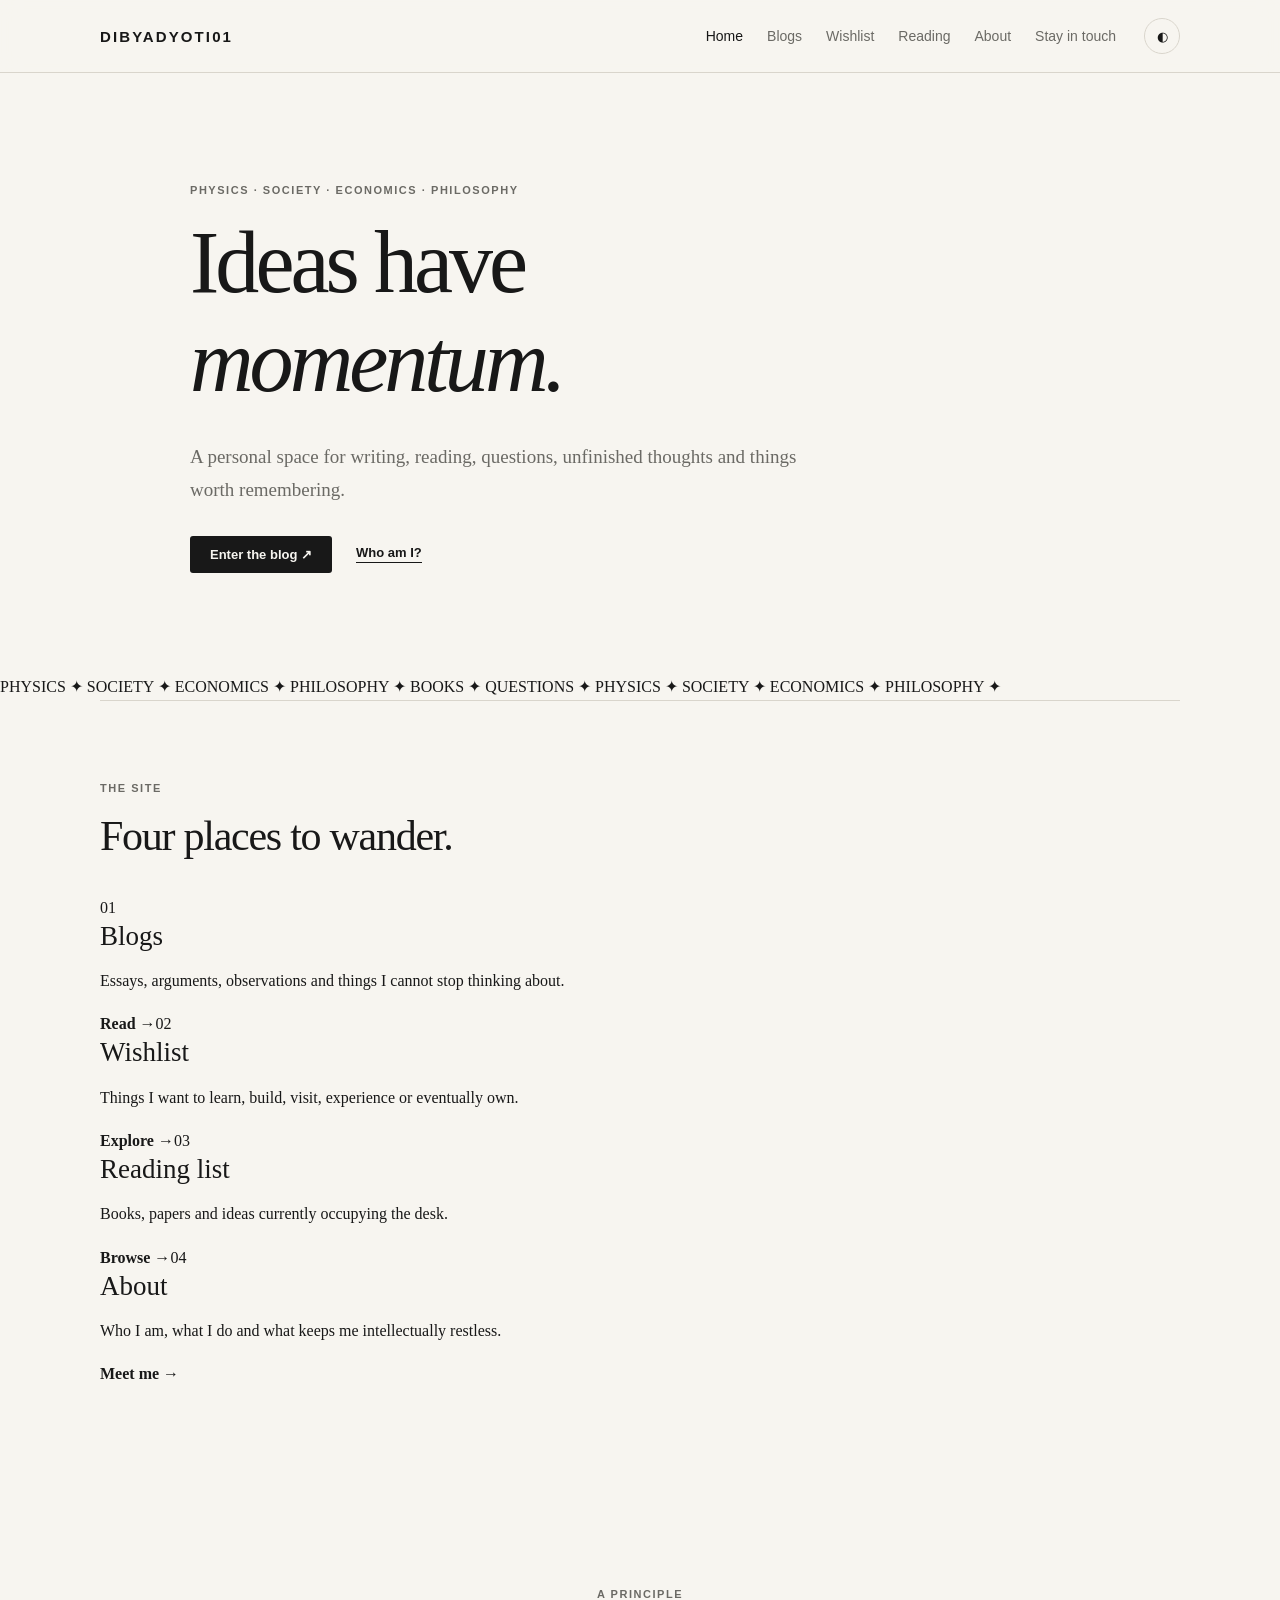
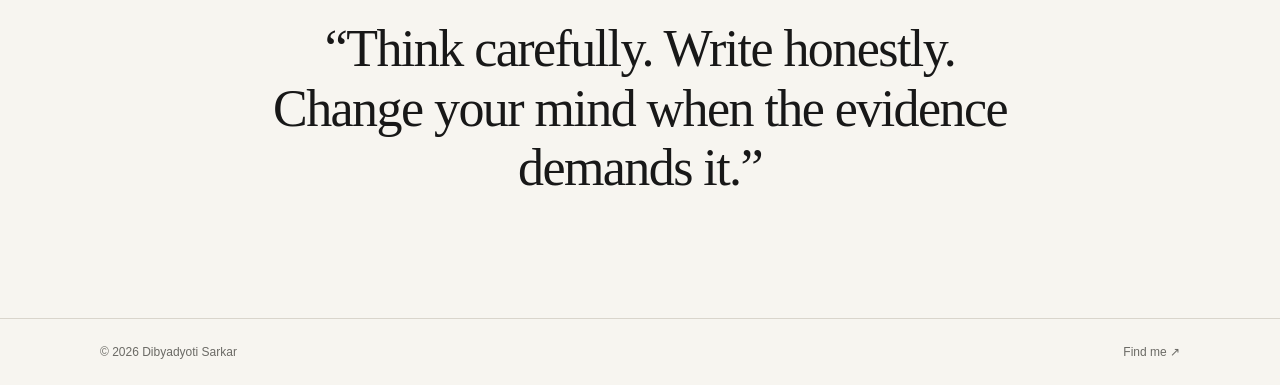
==== index.html @ 6dc12283 "Redesign homepage around new site architecture" ====
<!doctype html><html lang="en"><head><meta charset="utf-8"><meta name="viewport" content="width=device-width,initial-scale=1"><meta name="description" content="Dibyadyoti Sarkar — physics, ideas, writing and reading."><title>Dibyadyoti — Ideas in Motion</title><link rel="stylesheet" href="style.css"></head><body><header class="site-header"><div class="container nav-wrap"><a class="brand" href="index.html">DIBYADYOTI<span>01</span></a><nav aria-label="Primary"><a href="index.html" aria-current="page">Home</a><a href="writing.html">Blogs</a><a href="wishlist.html">Wishlist</a><a href="reading.html">Reading</a><a href="about.html">About</a><a href="contact.html">Stay in touch</a></nav><button class="theme-toggle" aria-label="Toggle theme">◐</button></div></header><main><section class="hero container"><p class="eyebrow">Physics · Society · Economics · Philosophy</p><h1>Ideas have<br><em>momentum.</em></h1><p class="hero-copy">A personal space for writing, reading, questions, unfinished thoughts and things worth remembering.</p><div class="hero-actions"><a class="button" href="writing.html">Enter the blog ↗</a><a class="text-link" href="about.html">Who am I?</a></div></section><section class="ticker"><div>PHYSICS ✦ SOCIETY ✦ ECONOMICS ✦ PHILOSOPHY ✦ BOOKS ✦ QUESTIONS ✦ PHYSICS ✦ SOCIETY ✦ ECONOMICS ✦ PHILOSOPHY ✦</div></section><section class="section container"><div class="section-heading"><div><p class="eyebrow">The site</p><h2>Four places to wander.</h2></div></div><div class="feature-grid"><a class="feature feature-a" href="writing.html"><span>01</span><h3>Blogs</h3><p>Essays, arguments, observations and things I cannot stop thinking about.</p><b>Read →</b></a><a class="feature feature-b" href="wishlist.html"><span>02</span><h3>Wishlist</h3><p>Things I want to learn, build, visit, experience or eventually own.</p><b>Explore →</b></a><a class="feature feature-c" href="reading.html"><span>03</span><h3>Reading list</h3><p>Books, papers and ideas currently occupying the desk.</p><b>Browse →</b></a><a class="feature feature-d" href="about.html"><span>04</span><h3>About</h3><p>Who I am, what I do and what keeps me intellectually restless.</p><b>Meet me →</b></a></div></section><section class="manifesto container"><p class="eyebrow">A principle</p><blockquote>“Think carefully. Write honestly. Change your mind when the evidence demands it.”</blockquote></section></main><footer class="site-footer"><div class="container footer-wrap"><span>© 2026 Dibyadyoti Sarkar</span><a href="contact.html">Find me ↗</a></div></footer><script src="script.js"></script></body></html>
---- style.css ----
:root { --bg:#f7f5f0; --surface:#fffdf8; --text:#181818; --muted:#6b6a65; --line:#d9d5cc; --accent:#243b53; --max:1080px; }
* { box-sizing:border-box; }
html { scroll-behavior:smooth; }
body { margin:0; background:var(--bg); color:var(--text); font-family: Georgia, 'Times New Roman', serif; line-height:1.7; }
a { color:inherit; text-decoration:none; }
.container { width:min(calc(100% - 40px), var(--max)); margin:auto; }
.site-header { border-bottom:1px solid var(--line); background:color-mix(in srgb, var(--bg) 94%, transparent); position:sticky; top:0; z-index:10; backdrop-filter:blur(10px); }
.nav-wrap { min-height:72px; display:flex; align-items:center; gap:28px; }
.brand { font:700 15px/1 Arial, sans-serif; letter-spacing:.14em; margin-right:auto; }
nav { display:flex; gap:24px; font:14px/1 Arial, sans-serif; }
nav a { color:var(--muted); } nav a:hover, nav a[aria-current='page'] { color:var(--text); }
.theme-toggle { border:1px solid var(--line); background:transparent; border-radius:50%; width:36px; height:36px; cursor:pointer; color:var(--text); }
.hero { padding:110px 0 100px; max-width:900px; }
.eyebrow { margin:0 0 16px; text-transform:uppercase; letter-spacing:.14em; font:600 11px/1.4 Arial, sans-serif; color:var(--muted); }
h1,h2,h3 { line-height:1.12; margin:0; font-weight:500; }
h1 { font-size:clamp(48px, 8vw, 88px); letter-spacing:-.045em; }
h1 em { font-style:italic; }
.hero-copy { max-width:650px; color:var(--muted); font-size:19px; margin:30px 0; }
.hero-actions { display:flex; align-items:center; gap:24px; }
.button { display:inline-block; background:var(--text); color:var(--bg); padding:12px 20px; border-radius:3px; font:600 13px/1 Arial, sans-serif; }
.text-link { font:600 13px/1 Arial, sans-serif; border-bottom:1px solid currentColor; padding-bottom:3px; }
.section { padding:80px 0; border-top:1px solid var(--line); }
.section-heading { display:flex; justify-content:space-between; align-items:end; margin-bottom:34px; }
h2 { font-size:42px; letter-spacing:-.03em; }
.post-grid { display:grid; grid-template-columns:repeat(3,1fr); gap:18px; }
.post-card { background:var(--surface); border:1px solid var(--line); padding:26px; min-height:300px; display:flex; flex-direction:column; }
.post-meta { margin:0 0 30px; font:600 11px/1.3 Arial,sans-serif; text-transform:uppercase; letter-spacing:.1em; color:var(--muted); }
h3 { font-size:27px; }
.post-card p:not(.post-meta) { color:var(--muted); font-size:15px; }
.muted { margin-top:auto; color:var(--muted); font:12px Arial,sans-serif; }
.manifesto { padding:120px 0; text-align:center; }
blockquote { max-width:760px; margin:0 auto; font-size:clamp(30px,5vw,52px); line-height:1.15; letter-spacing:-.03em; }
.site-footer { border-top:1px solid var(--line); padding:26px 0; color:var(--muted); font:12px Arial,sans-serif; }
.footer-wrap { display:flex; justify-content:space-between; gap:20px; }
body.dark { --bg:#11110f; --surface:#191917; --text:#f0ede5; --muted:#aaa69d; --line:#34332f; --accent:#c8d8e8; }
@media (max-width:720px) { .container { width:min(calc(100% - 28px), var(--max)); } .nav-wrap { gap:14px; } nav { gap:12px; } .hero { padding:75px 0 70px; } .hero-copy { font-size:17px; } .post-grid { grid-template-columns:1fr; } .section-heading { align-items:start; gap:20px; } h2 { font-size:35px; } .footer-wrap { flex-direction:column; } }
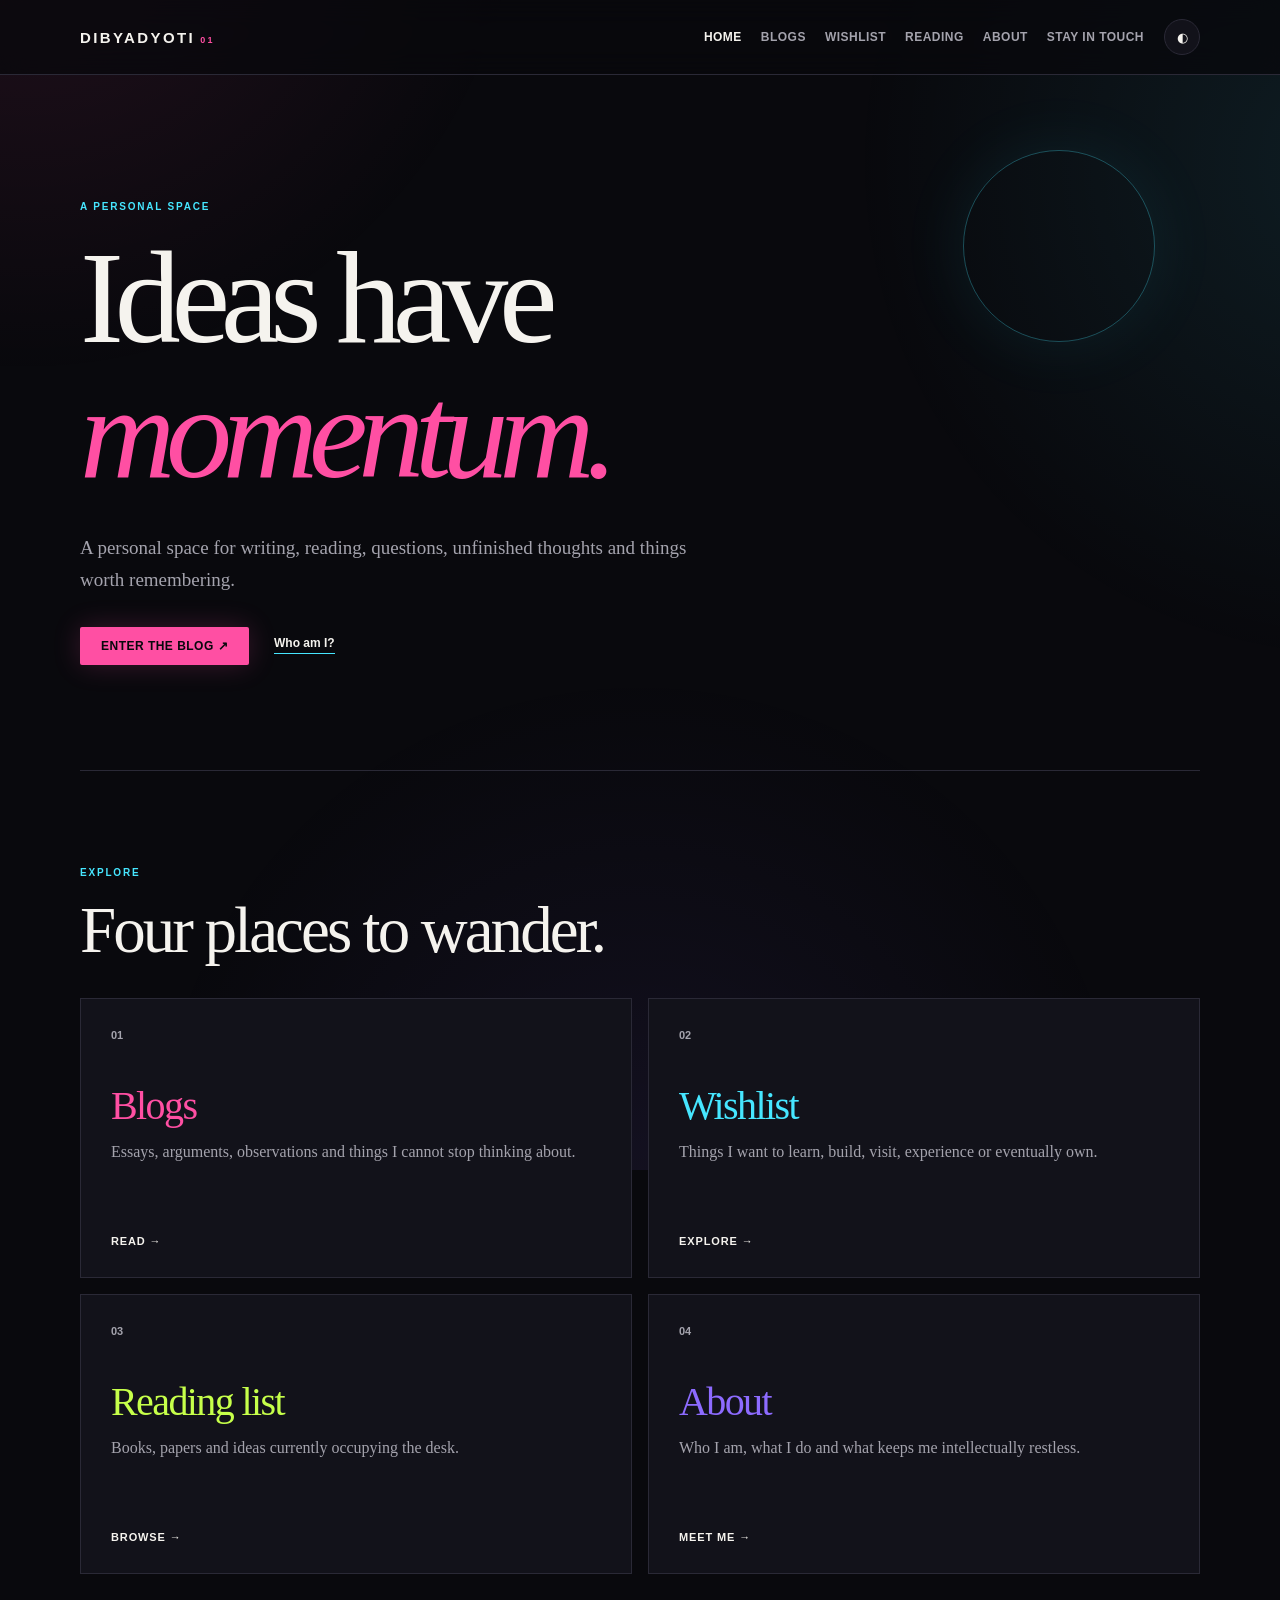
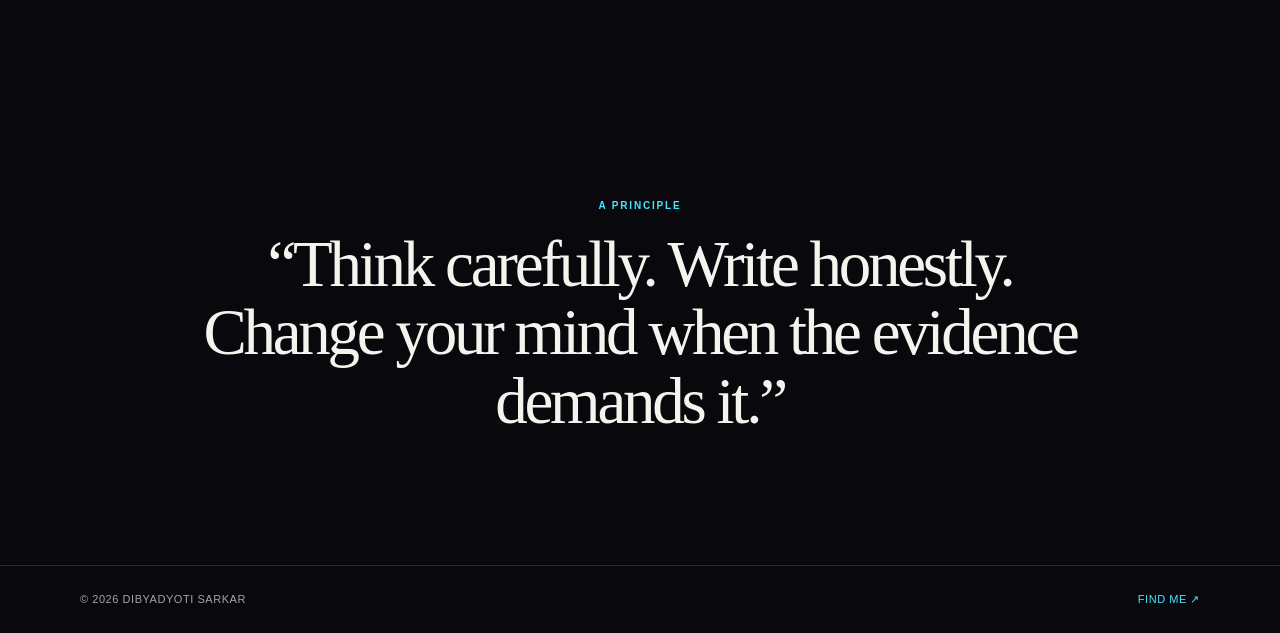
==== commit 213baac5: "Refine homepage dark aesthetic" ====
--- a/index.html
+++ b/index.html
@@ -1 +1 @@
-<!doctype html><html lang="en"><head><meta charset="utf-8"><meta name="viewport" content="width=device-width,initial-scale=1"><meta name="description" content="Dibyadyoti Sarkar — physics, ideas, writing and reading."><title>Dibyadyoti — Ideas in Motion</title><link rel="stylesheet" href="style.css"></head><body><header class="site-header"><div class="container nav-wrap"><a class="brand" href="index.html">DIBYADYOTI<span>01</span></a><nav aria-label="Primary"><a href="index.html" aria-current="page">Home</a><a href="writing.html">Blogs</a><a href="wishlist.html">Wishlist</a><a href="reading.html">Reading</a><a href="about.html">About</a><a href="contact.html">Stay in touch</a></nav><button class="theme-toggle" aria-label="Toggle theme">◐</button></div></header><main><section class="hero container"><p class="eyebrow">Physics · Society · Economics · Philosophy</p><h1>Ideas have<br><em>momentum.</em></h1><p class="hero-copy">A personal space for writing, reading, questions, unfinished thoughts and things worth remembering.</p><div class="hero-actions"><a class="button" href="writing.html">Enter the blog ↗</a><a class="text-link" href="about.html">Who am I?</a></div></section><section class="ticker"><div>PHYSICS ✦ SOCIETY ✦ ECONOMICS ✦ PHILOSOPHY ✦ BOOKS ✦ QUESTIONS ✦ PHYSICS ✦ SOCIETY ✦ ECONOMICS ✦ PHILOSOPHY ✦</div></section><section class="section container"><div class="section-heading"><div><p class="eyebrow">The site</p><h2>Four places to wander.</h2></div></div><div class="feature-grid"><a class="feature feature-a" href="writing.html"><span>01</span><h3>Blogs</h3><p>Essays, arguments, observations and things I cannot stop thinking about.</p><b>Read →</b></a><a class="feature feature-b" href="wishlist.html"><span>02</span><h3>Wishlist</h3><p>Things I want to learn, build, visit, experience or eventually own.</p><b>Explore →</b></a><a class="feature feature-c" href="reading.html"><span>03</span><h3>Reading list</h3><p>Books, papers and ideas currently occupying the desk.</p><b>Browse →</b></a><a class="feature feature-d" href="about.html"><span>04</span><h3>About</h3><p>Who I am, what I do and what keeps me intellectually restless.</p><b>Meet me →</b></a></div></section><section class="manifesto container"><p class="eyebrow">A principle</p><blockquote>“Think carefully. Write honestly. Change your mind when the evidence demands it.”</blockquote></section></main><footer class="site-footer"><div class="container footer-wrap"><span>© 2026 Dibyadyoti Sarkar</span><a href="contact.html">Find me ↗</a></div></footer><script src="script.js"></script></body></html>+<!doctype html><html lang="en"><head><meta charset="utf-8"><meta name="viewport" content="width=device-width,initial-scale=1"><meta name="description" content="Dibyadyoti Sarkar — writing, reading, ideas and unfinished thoughts."><title>Dibyadyoti — Ideas in Motion</title><link rel="stylesheet" href="style.css"></head><body><header class="site-header"><div class="container nav-wrap"><a class="brand" href="index.html">DIBYADYOTI<span>01</span></a><nav aria-label="Primary"><a href="index.html" aria-current="page">Home</a><a href="writing.html">Blogs</a><a href="wishlist.html">Wishlist</a><a href="reading.html">Reading</a><a href="about.html">About</a><a href="contact.html">Stay in touch</a></nav><button class="theme-toggle" aria-label="Toggle theme">◐</button></div></header><main><section class="hero container"><p class="eyebrow">A personal space</p><h1>Ideas have<br><em>momentum.</em></h1><p class="hero-copy">A personal space for writing, reading, questions, unfinished thoughts and things worth remembering.</p><div class="hero-actions"><a class="button" href="writing.html">Enter the blog ↗</a><a class="text-link" href="about.html">Who am I?</a></div></section><section class="section container"><div class="section-heading"><div><p class="eyebrow">Explore</p><h2>Four places to wander.</h2></div></div><div class="feature-grid"><a class="feature feature-a" href="writing.html"><span>01</span><h3>Blogs</h3><p>Essays, arguments, observations and things I cannot stop thinking about.</p><b>Read →</b></a><a class="feature feature-b" href="wishlist.html"><span>02</span><h3>Wishlist</h3><p>Things I want to learn, build, visit, experience or eventually own.</p><b>Explore →</b></a><a class="feature feature-c" href="reading.html"><span>03</span><h3>Reading list</h3><p>Books, papers and ideas currently occupying the desk.</p><b>Browse →</b></a><a class="feature feature-d" href="about.html"><span>04</span><h3>About</h3><p>Who I am, what I do and what keeps me intellectually restless.</p><b>Meet me →</b></a></div></section><section class="manifesto container"><p class="eyebrow">A principle</p><blockquote>“Think carefully. Write honestly. Change your mind when the evidence demands it.”</blockquote></section></main><footer class="site-footer"><div class="container footer-wrap"><span>© 2026 Dibyadyoti Sarkar</span><a href="contact.html">Find me ↗</a></div></footer><script src="script.js"></script></body></html>
--- a/style.css
+++ b/style.css
@@ -1,36 +1 @@
-:root { --bg:#f7f5f0; --surface:#fffdf8; --text:#181818; --muted:#6b6a65; --line:#d9d5cc; --accent:#243b53; --max:1080px; }
-* { box-sizing:border-box; }
-html { scroll-behavior:smooth; }
-body { margin:0; background:var(--bg); color:var(--text); font-family: Georgia, 'Times New Roman', serif; line-height:1.7; }
-a { color:inherit; text-decoration:none; }
-.container { width:min(calc(100% - 40px), var(--max)); margin:auto; }
-.site-header { border-bottom:1px solid var(--line); background:color-mix(in srgb, var(--bg) 94%, transparent); position:sticky; top:0; z-index:10; backdrop-filter:blur(10px); }
-.nav-wrap { min-height:72px; display:flex; align-items:center; gap:28px; }
-.brand { font:700 15px/1 Arial, sans-serif; letter-spacing:.14em; margin-right:auto; }
-nav { display:flex; gap:24px; font:14px/1 Arial, sans-serif; }
-nav a { color:var(--muted); } nav a:hover, nav a[aria-current='page'] { color:var(--text); }
-.theme-toggle { border:1px solid var(--line); background:transparent; border-radius:50%; width:36px; height:36px; cursor:pointer; color:var(--text); }
-.hero { padding:110px 0 100px; max-width:900px; }
-.eyebrow { margin:0 0 16px; text-transform:uppercase; letter-spacing:.14em; font:600 11px/1.4 Arial, sans-serif; color:var(--muted); }
-h1,h2,h3 { line-height:1.12; margin:0; font-weight:500; }
-h1 { font-size:clamp(48px, 8vw, 88px); letter-spacing:-.045em; }
-h1 em { font-style:italic; }
-.hero-copy { max-width:650px; color:var(--muted); font-size:19px; margin:30px 0; }
-.hero-actions { display:flex; align-items:center; gap:24px; }
-.button { display:inline-block; background:var(--text); color:var(--bg); padding:12px 20px; border-radius:3px; font:600 13px/1 Arial, sans-serif; }
-.text-link { font:600 13px/1 Arial, sans-serif; border-bottom:1px solid currentColor; padding-bottom:3px; }
-.section { padding:80px 0; border-top:1px solid var(--line); }
-.section-heading { display:flex; justify-content:space-between; align-items:end; margin-bottom:34px; }
-h2 { font-size:42px; letter-spacing:-.03em; }
-.post-grid { display:grid; grid-template-columns:repeat(3,1fr); gap:18px; }
-.post-card { background:var(--surface); border:1px solid var(--line); padding:26px; min-height:300px; display:flex; flex-direction:column; }
-.post-meta { margin:0 0 30px; font:600 11px/1.3 Arial,sans-serif; text-transform:uppercase; letter-spacing:.1em; color:var(--muted); }
-h3 { font-size:27px; }
-.post-card p:not(.post-meta) { color:var(--muted); font-size:15px; }
-.muted { margin-top:auto; color:var(--muted); font:12px Arial,sans-serif; }
-.manifesto { padding:120px 0; text-align:center; }
-blockquote { max-width:760px; margin:0 auto; font-size:clamp(30px,5vw,52px); line-height:1.15; letter-spacing:-.03em; }
-.site-footer { border-top:1px solid var(--line); padding:26px 0; color:var(--muted); font:12px Arial,sans-serif; }
-.footer-wrap { display:flex; justify-content:space-between; gap:20px; }
-body.dark { --bg:#11110f; --surface:#191917; --text:#f0ede5; --muted:#aaa69d; --line:#34332f; --accent:#c8d8e8; }
-@media (max-width:720px) { .container { width:min(calc(100% - 28px), var(--max)); } .nav-wrap { gap:14px; } nav { gap:12px; } .hero { padding:75px 0 70px; } .hero-copy { font-size:17px; } .post-grid { grid-template-columns:1fr; } .section-heading { align-items:start; gap:20px; } h2 { font-size:35px; } .footer-wrap { flex-direction:column; } }
+:root{--bg:#09090d;--surface:#12121a;--surface2:#181823;--text:#f5f3ee;--muted:#a4a3ad;--line:#2a2936;--pink:#ff4fa3;--cyan:#46e6ff;--lime:#c6ff4a;--violet:#8d6bff;--max:1120px}*{box-sizing:border-box}html{scroll-behavior:smooth}body{margin:0;background:var(--bg);color:var(--text);font-family:Georgia,'Times New Roman',serif;line-height:1.65;overflow-x:hidden}body:before{content:"";position:fixed;inset:-30%;pointer-events:none;background:radial-gradient(circle at 20% 10%,rgba(255,79,163,.11),transparent 24%),radial-gradient(circle at 85% 30%,rgba(70,230,255,.09),transparent 25%),radial-gradient(circle at 50% 100%,rgba(141,107,255,.08),transparent 28%);z-index:-1}a{color:inherit;text-decoration:none}.container{width:min(calc(100% - 40px),var(--max));margin:auto}.site-header{border-bottom:1px solid var(--line);background:rgba(9,9,13,.76);position:sticky;top:0;z-index:10;backdrop-filter:blur(14px)}.nav-wrap{min-height:74px;display:flex;align-items:center;gap:20px}.brand{font:800 15px/1 Arial,sans-serif;letter-spacing:.16em;margin-right:auto}.brand span{color:var(--pink);font-size:9px;margin-left:5px}nav{display:flex;gap:19px;font:600 12px/1 Arial,sans-serif;text-transform:uppercase;letter-spacing:.04em}nav a{color:var(--muted);transition:.2s}nav a:hover,nav a[aria-current=page]{color:var(--text)}.theme-toggle{border:1px solid var(--line);background:var(--surface);border-radius:50%;width:36px;height:36px;cursor:pointer;color:var(--text)}.hero{padding:125px 0 105px;position:relative}.hero:after{content:"";position:absolute;width:190px;height:190px;border:1px solid rgba(70,230,255,.3);border-radius:50%;right:4%;top:75px;box-shadow:0 0 70px rgba(70,230,255,.08)}.eyebrow{margin:0 0 17px;text-transform:uppercase;letter-spacing:.18em;font:700 10px/1.4 Arial,sans-serif;color:var(--cyan)}h1,h2,h3{line-height:1.02;margin:0;font-weight:500}h1{font-size:clamp(64px,11vw,132px);letter-spacing:-.07em;max-width:900px}h1 em{font-style:italic;color:var(--pink)}.hero-copy{max-width:650px;color:var(--muted);font-size:19px;margin:32px 0}.hero-actions{display:flex;align-items:center;gap:25px}.button{display:inline-flex;align-items:center;gap:10px;background:var(--pink);color:#08080c;padding:13px 21px;border-radius:2px;font:800 12px/1 Arial,sans-serif;text-transform:uppercase;letter-spacing:.04em;box-shadow:0 0 28px rgba(255,79,163,.2)}.linkedin-button span{display:inline-grid;place-items:center;width:18px;height:18px;border-radius:2px;background:#08080c;color:var(--pink);font:bold 12px Arial,sans-serif;text-transform:none}.text-link{font:700 12px/1 Arial,sans-serif;border-bottom:1px solid var(--cyan);padding-bottom:4px}.ticker{border-top:1px solid var(--line);border-bottom:1px solid var(--line);overflow:hidden;white-space:nowrap;background:var(--surface);font:800 12px/46px Arial,sans-serif;letter-spacing:.14em;color:var(--lime)}.ticker div{width:max-content;animation:marquee 28s linear infinite}@keyframes marquee{to{transform:translateX(-50%)}}.section{padding:95px 0;border-top:1px solid var(--line)}.section-heading{margin-bottom:35px}h2{font-size:clamp(38px,6vw,65px);letter-spacing:-.045em}.feature-grid{display:grid;grid-template-columns:repeat(2,1fr);gap:16px}.feature{min-height:280px;padding:30px;border:1px solid var(--line);background:var(--surface);display:flex;flex-direction:column;transition:transform .25s,border-color .25s,box-shadow .25s}.feature:hover{transform:translateY(-6px);border-color:var(--pink);box-shadow:0 20px 50px rgba(0,0,0,.25)}.feature span{font:700 11px Arial,sans-serif;color:var(--muted);margin-bottom:45px}.feature h3{font-size:40px;letter-spacing:-.04em}.feature p{color:var(--muted);max-width:470px;margin:12px 0 22px}.feature b{margin-top:auto;font:800 11px Arial,sans-serif;text-transform:uppercase;letter-spacing:.08em}.feature-a h3{color:var(--pink)}.feature-b h3{color:var(--cyan)}.feature-c h3{color:var(--lime)}.feature-d h3{color:var(--violet)}.manifesto{padding:130px 0;text-align:center}.manifesto blockquote{max-width:900px;margin:0 auto;font-size:clamp(32px,5.5vw,65px);line-height:1.05;letter-spacing:-.05em}.article{padding:100px 0 120px}.article-header{max-width:900px;margin-bottom:65px}.article-header h1{font-size:clamp(56px,9vw,108px)}.article-subtitle{font-size:28px;color:var(--muted);margin:25px 0 12px;max-width:760px}.article-meta{font:11px Arial,sans-serif;text-transform:uppercase;letter-spacing:.08em;color:var(--muted)}.article-body{max-width:760px;margin:auto;font-size:20px;line-height:1.85}.article-body p{margin:0 0 30px}.article-body h2{font-size:clamp(40px,6vw,62px);margin:80px 0 35px}.article-body em{font-style:italic}.article-footer{border-top:1px solid var(--line);margin-top:75px;padding-top:25px;display:flex;justify-content:space-between;gap:20px;font:700 12px Arial,sans-serif;text-transform:uppercase;letter-spacing:.05em}.article-footer a:first-child{color:var(--cyan)}.article-footer a:last-child{color:var(--pink)}.site-footer{border-top:1px solid var(--line);padding:27px 0;color:var(--muted);font:11px Arial,sans-serif;text-transform:uppercase;letter-spacing:.05em}.footer-wrap{display:flex;justify-content:space-between}.footer-wrap a{color:var(--cyan)}@media(max-width:820px){.container{width:min(calc(100% - 28px),var(--max))}.nav-wrap{gap:10px}nav{gap:10px;overflow-x:auto;white-space:nowrap;max-width:62vw}.hero{padding:80px 0 75px}.hero:after{display:none}.hero-copy{font-size:17px}.feature-grid{grid-template-columns:1fr}.feature{min-height:240px}.section{padding:70px 0}.article{padding:70px 0 80px}.article-body{font-size:18px}.article-subtitle{font-size:22px}.article-footer{flex-direction:column}}@media(max-width:520px){nav{font-size:10px;gap:8px}.theme-toggle{display:none}.hero h1{font-size:58px}.footer-wrap{flex-direction:column;gap:8px}}
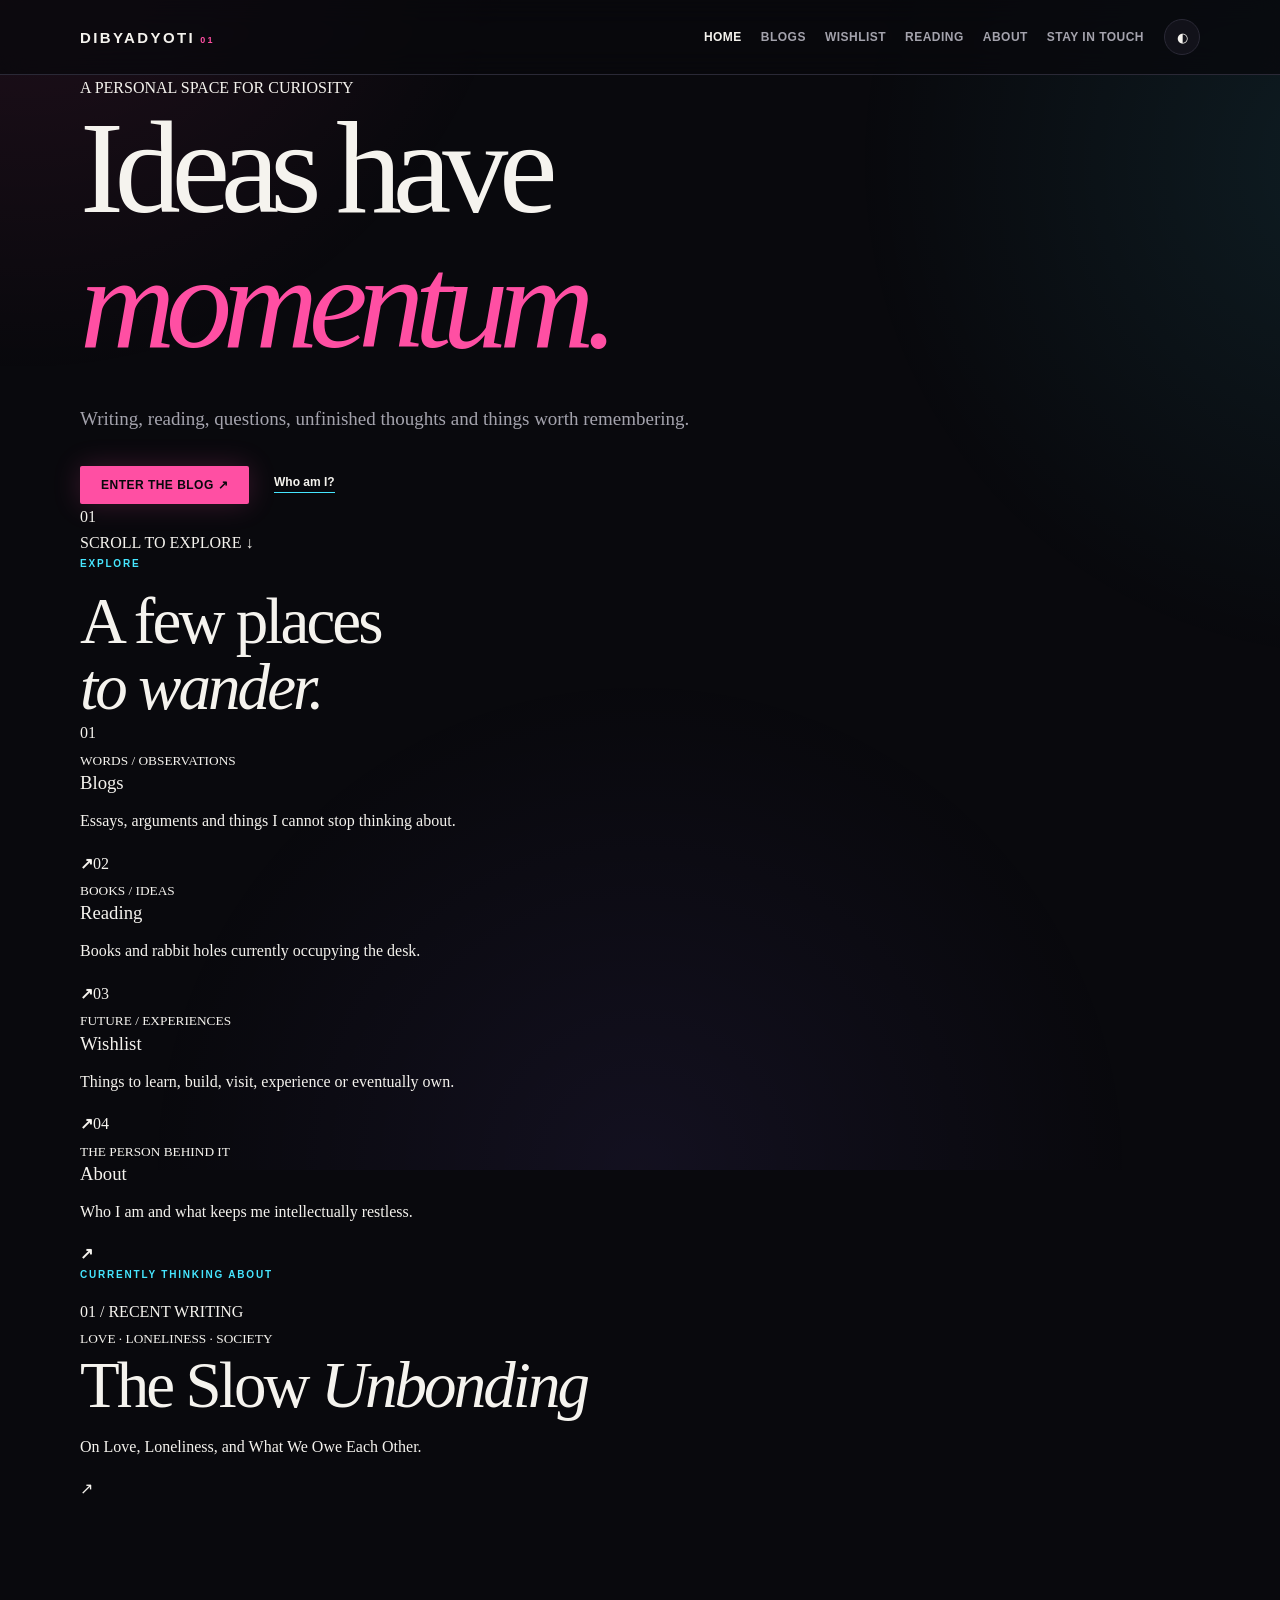
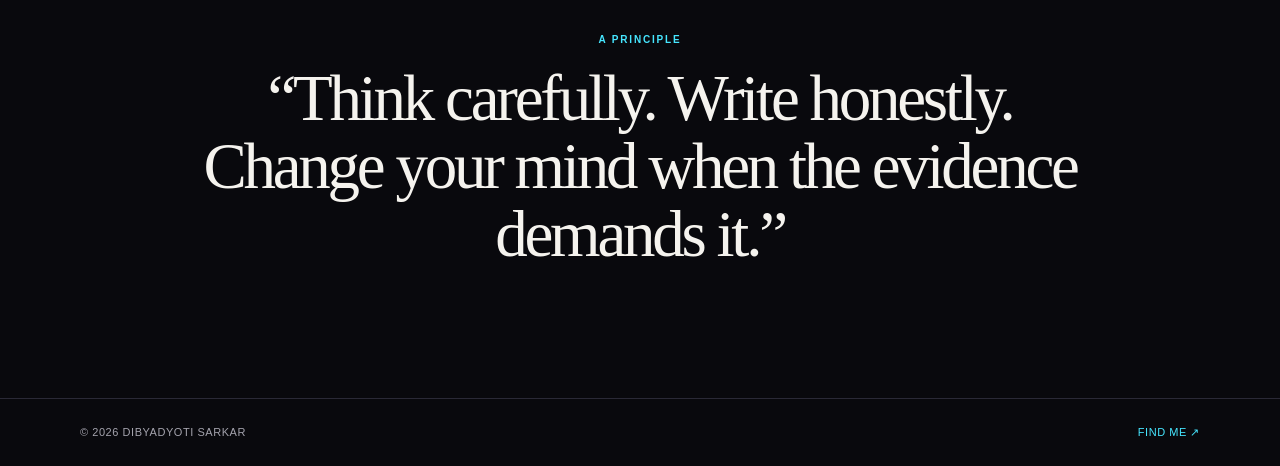
==== commit 98d20c90: "Redesign homepage visual hierarchy" ====
--- a/index.html
+++ b/index.html
@@ -1 +1 @@
-<!doctype html><html lang="en"><head><meta charset="utf-8"><meta name="viewport" content="width=device-width,initial-scale=1"><meta name="description" content="Dibyadyoti Sarkar — writing, reading, ideas and unfinished thoughts."><title>Dibyadyoti — Ideas in Motion</title><link rel="stylesheet" href="style.css"></head><body><header class="site-header"><div class="container nav-wrap"><a class="brand" href="index.html">DIBYADYOTI<span>01</span></a><nav aria-label="Primary"><a href="index.html" aria-current="page">Home</a><a href="writing.html">Blogs</a><a href="wishlist.html">Wishlist</a><a href="reading.html">Reading</a><a href="about.html">About</a><a href="contact.html">Stay in touch</a></nav><button class="theme-toggle" aria-label="Toggle theme">◐</button></div></header><main><section class="hero container"><p class="eyebrow">A personal space</p><h1>Ideas have<br><em>momentum.</em></h1><p class="hero-copy">A personal space for writing, reading, questions, unfinished thoughts and things worth remembering.</p><div class="hero-actions"><a class="button" href="writing.html">Enter the blog ↗</a><a class="text-link" href="about.html">Who am I?</a></div></section><section class="section container"><div class="section-heading"><div><p class="eyebrow">Explore</p><h2>Four places to wander.</h2></div></div><div class="feature-grid"><a class="feature feature-a" href="writing.html"><span>01</span><h3>Blogs</h3><p>Essays, arguments, observations and things I cannot stop thinking about.</p><b>Read →</b></a><a class="feature feature-b" href="wishlist.html"><span>02</span><h3>Wishlist</h3><p>Things I want to learn, build, visit, experience or eventually own.</p><b>Explore →</b></a><a class="feature feature-c" href="reading.html"><span>03</span><h3>Reading list</h3><p>Books, papers and ideas currently occupying the desk.</p><b>Browse →</b></a><a class="feature feature-d" href="about.html"><span>04</span><h3>About</h3><p>Who I am, what I do and what keeps me intellectually restless.</p><b>Meet me →</b></a></div></section><section class="manifesto container"><p class="eyebrow">A principle</p><blockquote>“Think carefully. Write honestly. Change your mind when the evidence demands it.”</blockquote></section></main><footer class="site-footer"><div class="container footer-wrap"><span>© 2026 Dibyadyoti Sarkar</span><a href="contact.html">Find me ↗</a></div></footer><script src="script.js"></script></body></html>+<!doctype html><html lang="en"><head><meta charset="utf-8"><meta name="viewport" content="width=device-width,initial-scale=1"><meta name="description" content="Dibyadyoti Sarkar — writing, reading, ideas and unfinished thoughts."><title>Dibyadyoti — Ideas in Motion</title><link rel="stylesheet" href="style.css"></head><body class="home-page"><header class="site-header"><div class="container nav-wrap"><a class="brand" href="index.html">DIBYADYOTI<span>01</span></a><nav aria-label="Primary"><a href="index.html" aria-current="page">Home</a><a href="writing.html">Blogs</a><a href="wishlist.html">Wishlist</a><a href="reading.html">Reading</a><a href="about.html">About</a><a href="contact.html">Stay in touch</a></nav><button class="theme-toggle" aria-label="Toggle theme">◐</button></div></header><main><section class="home-hero container"><div class="hero-kicker"><span></span> A PERSONAL SPACE FOR CURIOSITY</div><div class="hero-grid"><div><h1>Ideas have<br><em>momentum.</em></h1><p class="hero-copy">Writing, reading, questions, unfinished thoughts and things worth remembering.</p><div class="hero-actions"><a class="button" href="writing.html">Enter the blog ↗</a><a class="text-link" href="about.html">Who am I?</a></div></div><div class="hero-orbit" aria-hidden="true"><div class="orbit orbit-one"></div><div class="orbit orbit-two"></div><div class="orbit-core">01</div></div></div><div class="scroll-note">SCROLL TO EXPLORE <span>↓</span></div></section><section class="home-explore container"><div class="explore-intro"><p class="eyebrow">Explore</p><h2>A few places<br><em>to wander.</em></h2></div><div class="home-links"><a class="home-link home-link-wide" href="writing.html"><span class="link-number">01</span><div><small>WORDS / OBSERVATIONS</small><h3>Blogs</h3><p>Essays, arguments and things I cannot stop thinking about.</p></div><strong>↗</strong></a><a class="home-link" href="reading.html"><span class="link-number">02</span><div><small>BOOKS / IDEAS</small><h3>Reading</h3><p>Books and rabbit holes currently occupying the desk.</p></div><strong>↗</strong></a><a class="home-link" href="wishlist.html"><span class="link-number">03</span><div><small>FUTURE / EXPERIENCES</small><h3>Wishlist</h3><p>Things to learn, build, visit, experience or eventually own.</p></div><strong>↗</strong></a><a class="home-link" href="about.html"><span class="link-number">04</span><div><small>THE PERSON BEHIND IT</small><h3>About</h3><p>Who I am and what keeps me intellectually restless.</p></div><strong>↗</strong></a></div></section><section class="home-feature container"><div class="feature-label"><p class="eyebrow">Currently thinking about</p><span>01 / RECENT WRITING</span></div><a href="slow-unbonding.html" class="featured-post"><div><small>LOVE · LONELINESS · SOCIETY</small><h2>The Slow <em>Unbonding</em></h2><p>On Love, Loneliness, and What We Owe Each Other.</p></div><span class="featured-arrow">↗</span></a></section><section class="manifesto container"><p class="eyebrow">A principle</p><blockquote>“Think carefully. Write honestly. Change your mind when the evidence demands it.”</blockquote></section></main><footer class="site-footer"><div class="container footer-wrap"><span>© 2026 Dibyadyoti Sarkar</span><a href="contact.html">Find me ↗</a></div></footer><script src="script.js"></script></body></html>
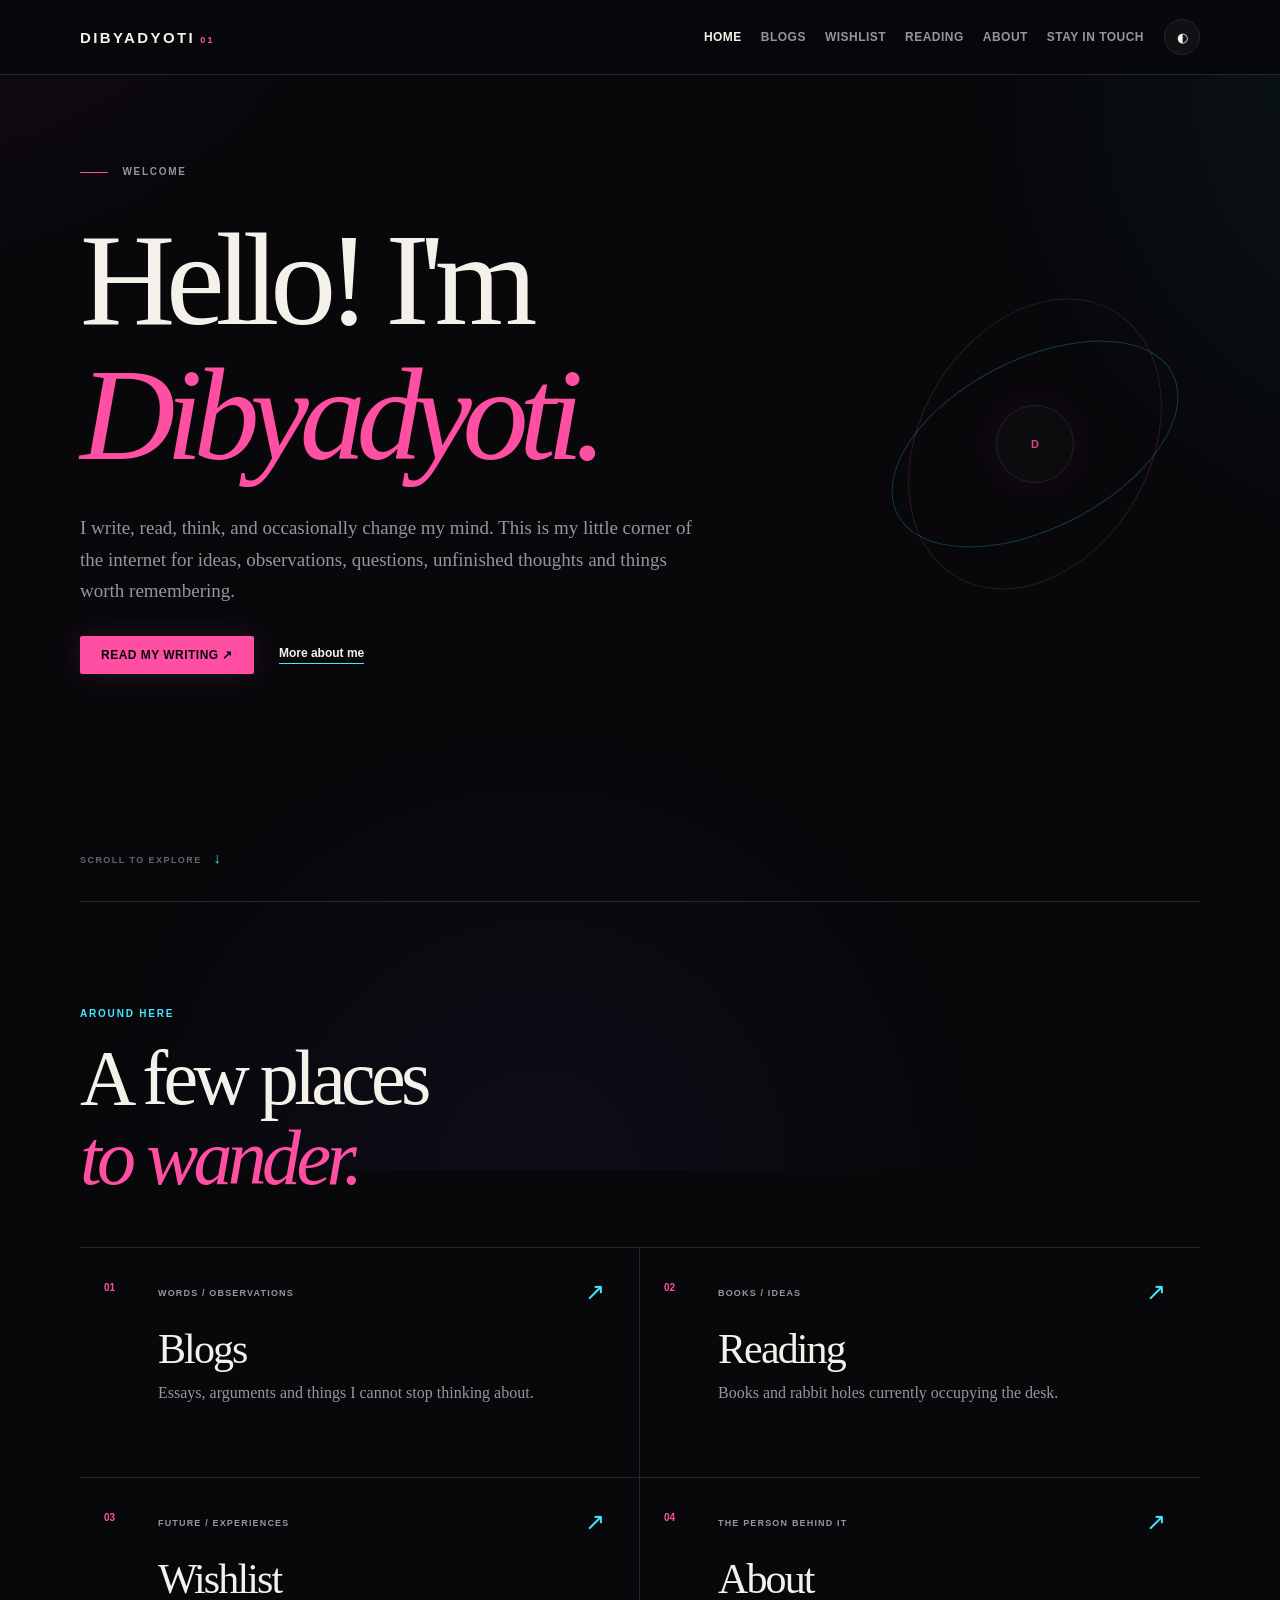
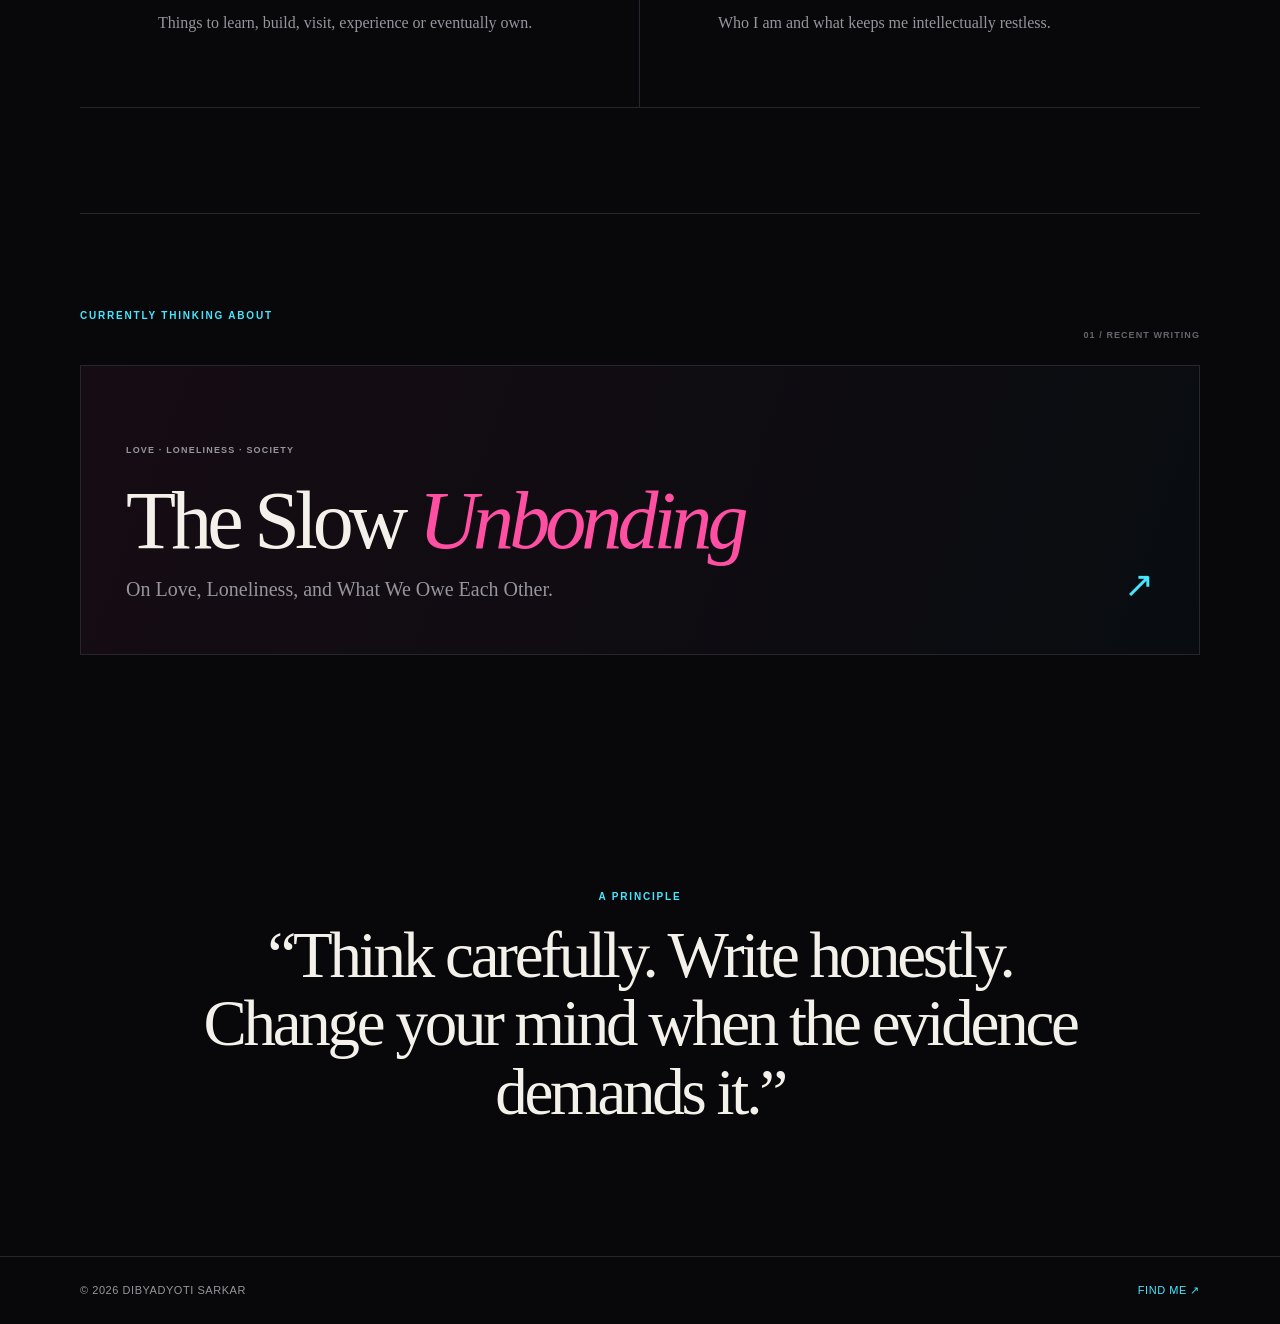
==== commit 111d6c5b: "Make homepage personal introduction" ====
--- a/index.html
+++ b/index.html
@@ -1 +1 @@
-<!doctype html><html lang="en"><head><meta charset="utf-8"><meta name="viewport" content="width=device-width,initial-scale=1"><meta name="description" content="Dibyadyoti Sarkar — writing, reading, ideas and unfinished thoughts."><title>Dibyadyoti — Ideas in Motion</title><link rel="stylesheet" href="style.css"></head><body class="home-page"><header class="site-header"><div class="container nav-wrap"><a class="brand" href="index.html">DIBYADYOTI<span>01</span></a><nav aria-label="Primary"><a href="index.html" aria-current="page">Home</a><a href="writing.html">Blogs</a><a href="wishlist.html">Wishlist</a><a href="reading.html">Reading</a><a href="about.html">About</a><a href="contact.html">Stay in touch</a></nav><button class="theme-toggle" aria-label="Toggle theme">◐</button></div></header><main><section class="home-hero container"><div class="hero-kicker"><span></span> A PERSONAL SPACE FOR CURIOSITY</div><div class="hero-grid"><div><h1>Ideas have<br><em>momentum.</em></h1><p class="hero-copy">Writing, reading, questions, unfinished thoughts and things worth remembering.</p><div class="hero-actions"><a class="button" href="writing.html">Enter the blog ↗</a><a class="text-link" href="about.html">Who am I?</a></div></div><div class="hero-orbit" aria-hidden="true"><div class="orbit orbit-one"></div><div class="orbit orbit-two"></div><div class="orbit-core">01</div></div></div><div class="scroll-note">SCROLL TO EXPLORE <span>↓</span></div></section><section class="home-explore container"><div class="explore-intro"><p class="eyebrow">Explore</p><h2>A few places<br><em>to wander.</em></h2></div><div class="home-links"><a class="home-link home-link-wide" href="writing.html"><span class="link-number">01</span><div><small>WORDS / OBSERVATIONS</small><h3>Blogs</h3><p>Essays, arguments and things I cannot stop thinking about.</p></div><strong>↗</strong></a><a class="home-link" href="reading.html"><span class="link-number">02</span><div><small>BOOKS / IDEAS</small><h3>Reading</h3><p>Books and rabbit holes currently occupying the desk.</p></div><strong>↗</strong></a><a class="home-link" href="wishlist.html"><span class="link-number">03</span><div><small>FUTURE / EXPERIENCES</small><h3>Wishlist</h3><p>Things to learn, build, visit, experience or eventually own.</p></div><strong>↗</strong></a><a class="home-link" href="about.html"><span class="link-number">04</span><div><small>THE PERSON BEHIND IT</small><h3>About</h3><p>Who I am and what keeps me intellectually restless.</p></div><strong>↗</strong></a></div></section><section class="home-feature container"><div class="feature-label"><p class="eyebrow">Currently thinking about</p><span>01 / RECENT WRITING</span></div><a href="slow-unbonding.html" class="featured-post"><div><small>LOVE · LONELINESS · SOCIETY</small><h2>The Slow <em>Unbonding</em></h2><p>On Love, Loneliness, and What We Owe Each Other.</p></div><span class="featured-arrow">↗</span></a></section><section class="manifesto container"><p class="eyebrow">A principle</p><blockquote>“Think carefully. Write honestly. Change your mind when the evidence demands it.”</blockquote></section></main><footer class="site-footer"><div class="container footer-wrap"><span>© 2026 Dibyadyoti Sarkar</span><a href="contact.html">Find me ↗</a></div></footer><script src="script.js"></script></body></html>+<!doctype html><html lang="en"><head><meta charset="utf-8"><meta name="viewport" content="width=device-width,initial-scale=1"><meta name="description" content="Dibyadyoti Sarkar — writing, reading, ideas and unfinished thoughts."><title>Dibyadyoti — Hello, I'm Dibyadyoti</title><link rel="stylesheet" href="style.css"></head><body class="home-page"><header class="site-header"><div class="container nav-wrap"><a class="brand" href="index.html">DIBYADYOTI<span>01</span></a><nav aria-label="Primary"><a href="index.html" aria-current="page">Home</a><a href="writing.html">Blogs</a><a href="wishlist.html">Wishlist</a><a href="reading.html">Reading</a><a href="about.html">About</a><a href="contact.html">Stay in touch</a></nav><button class="theme-toggle" aria-label="Toggle theme">◐</button></div></header><main><section class="home-hero container"><div class="hero-kicker"><span></span> WELCOME</div><div class="hero-grid"><div><h1>Hello! I'm<br><em>Dibyadyoti.</em></h1><p class="hero-copy">I write, read, think, and occasionally change my mind. This is my little corner of the internet for ideas, observations, questions, unfinished thoughts and things worth remembering.</p><div class="hero-actions"><a class="button" href="writing.html">Read my writing ↗</a><a class="text-link" href="about.html">More about me</a></div></div><div class="hero-orbit" aria-hidden="true"><div class="orbit orbit-one"></div><div class="orbit orbit-two"></div><div class="orbit-core">D</div></div></div><div class="scroll-note">SCROLL TO EXPLORE <span>↓</span></div></section><section class="home-explore container"><div class="explore-intro"><p class="eyebrow">Around here</p><h2>A few places<br><em>to wander.</em></h2></div><div class="home-links"><a class="home-link home-link-wide" href="writing.html"><span class="link-number">01</span><div><small>WORDS / OBSERVATIONS</small><h3>Blogs</h3><p>Essays, arguments and things I cannot stop thinking about.</p></div><strong>↗</strong></a><a class="home-link" href="reading.html"><span class="link-number">02</span><div><small>BOOKS / IDEAS</small><h3>Reading</h3><p>Books and rabbit holes currently occupying the desk.</p></div><strong>↗</strong></a><a class="home-link" href="wishlist.html"><span class="link-number">03</span><div><small>FUTURE / EXPERIENCES</small><h3>Wishlist</h3><p>Things to learn, build, visit, experience or eventually own.</p></div><strong>↗</strong></a><a class="home-link" href="about.html"><span class="link-number">04</span><div><small>THE PERSON BEHIND IT</small><h3>About</h3><p>Who I am and what keeps me intellectually restless.</p></div><strong>↗</strong></a></div></section><section class="home-feature container"><div class="feature-label"><p class="eyebrow">Currently thinking about</p><span>01 / RECENT WRITING</span></div><a href="slow-unbonding.html" class="featured-post"><div><small>LOVE · LONELINESS · SOCIETY</small><h2>The Slow <em>Unbonding</em></h2><p>On Love, Loneliness, and What We Owe Each Other.</p></div><span class="featured-arrow">↗</span></a></section><section class="manifesto container"><p class="eyebrow">A principle</p><blockquote>“Think carefully. Write honestly. Change your mind when the evidence demands it.”</blockquote></section></main><footer class="site-footer"><div class="container footer-wrap"><span>© 2026 Dibyadyoti Sarkar</span><a href="contact.html">Find me ↗</a></div></footer><script src="script.js"></script></body></html>
--- a/style.css
+++ b/style.css
@@ -1 +1 @@
-:root{--bg:#09090d;--surface:#12121a;--surface2:#181823;--text:#f5f3ee;--muted:#a4a3ad;--line:#2a2936;--pink:#ff4fa3;--cyan:#46e6ff;--lime:#c6ff4a;--violet:#8d6bff;--max:1120px}*{box-sizing:border-box}html{scroll-behavior:smooth}body{margin:0;background:var(--bg);color:var(--text);font-family:Georgia,'Times New Roman',serif;line-height:1.65;overflow-x:hidden}body:before{content:"";position:fixed;inset:-30%;pointer-events:none;background:radial-gradient(circle at 20% 10%,rgba(255,79,163,.11),transparent 24%),radial-gradient(circle at 85% 30%,rgba(70,230,255,.09),transparent 25%),radial-gradient(circle at 50% 100%,rgba(141,107,255,.08),transparent 28%);z-index:-1}a{color:inherit;text-decoration:none}.container{width:min(calc(100% - 40px),var(--max));margin:auto}.site-header{border-bottom:1px solid var(--line);background:rgba(9,9,13,.76);position:sticky;top:0;z-index:10;backdrop-filter:blur(14px)}.nav-wrap{min-height:74px;display:flex;align-items:center;gap:20px}.brand{font:800 15px/1 Arial,sans-serif;letter-spacing:.16em;margin-right:auto}.brand span{color:var(--pink);font-size:9px;margin-left:5px}nav{display:flex;gap:19px;font:600 12px/1 Arial,sans-serif;text-transform:uppercase;letter-spacing:.04em}nav a{color:var(--muted);transition:.2s}nav a:hover,nav a[aria-current=page]{color:var(--text)}.theme-toggle{border:1px solid var(--line);background:var(--surface);border-radius:50%;width:36px;height:36px;cursor:pointer;color:var(--text)}.hero{padding:125px 0 105px;position:relative}.hero:after{content:"";position:absolute;width:190px;height:190px;border:1px solid rgba(70,230,255,.3);border-radius:50%;right:4%;top:75px;box-shadow:0 0 70px rgba(70,230,255,.08)}.eyebrow{margin:0 0 17px;text-transform:uppercase;letter-spacing:.18em;font:700 10px/1.4 Arial,sans-serif;color:var(--cyan)}h1,h2,h3{line-height:1.02;margin:0;font-weight:500}h1{font-size:clamp(64px,11vw,132px);letter-spacing:-.07em;max-width:900px}h1 em{font-style:italic;color:var(--pink)}.hero-copy{max-width:650px;color:var(--muted);font-size:19px;margin:32px 0}.hero-actions{display:flex;align-items:center;gap:25px}.button{display:inline-flex;align-items:center;gap:10px;background:var(--pink);color:#08080c;padding:13px 21px;border-radius:2px;font:800 12px/1 Arial,sans-serif;text-transform:uppercase;letter-spacing:.04em;box-shadow:0 0 28px rgba(255,79,163,.2)}.linkedin-button span{display:inline-grid;place-items:center;width:18px;height:18px;border-radius:2px;background:#08080c;color:var(--pink);font:bold 12px Arial,sans-serif;text-transform:none}.text-link{font:700 12px/1 Arial,sans-serif;border-bottom:1px solid var(--cyan);padding-bottom:4px}.ticker{border-top:1px solid var(--line);border-bottom:1px solid var(--line);overflow:hidden;white-space:nowrap;background:var(--surface);font:800 12px/46px Arial,sans-serif;letter-spacing:.14em;color:var(--lime)}.ticker div{width:max-content;animation:marquee 28s linear infinite}@keyframes marquee{to{transform:translateX(-50%)}}.section{padding:95px 0;border-top:1px solid var(--line)}.section-heading{margin-bottom:35px}h2{font-size:clamp(38px,6vw,65px);letter-spacing:-.045em}.feature-grid{display:grid;grid-template-columns:repeat(2,1fr);gap:16px}.feature{min-height:280px;padding:30px;border:1px solid var(--line);background:var(--surface);display:flex;flex-direction:column;transition:transform .25s,border-color .25s,box-shadow .25s}.feature:hover{transform:translateY(-6px);border-color:var(--pink);box-shadow:0 20px 50px rgba(0,0,0,.25)}.feature span{font:700 11px Arial,sans-serif;color:var(--muted);margin-bottom:45px}.feature h3{font-size:40px;letter-spacing:-.04em}.feature p{color:var(--muted);max-width:470px;margin:12px 0 22px}.feature b{margin-top:auto;font:800 11px Arial,sans-serif;text-transform:uppercase;letter-spacing:.08em}.feature-a h3{color:var(--pink)}.feature-b h3{color:var(--cyan)}.feature-c h3{color:var(--lime)}.feature-d h3{color:var(--violet)}.manifesto{padding:130px 0;text-align:center}.manifesto blockquote{max-width:900px;margin:0 auto;font-size:clamp(32px,5.5vw,65px);line-height:1.05;letter-spacing:-.05em}.article{padding:100px 0 120px}.article-header{max-width:900px;margin-bottom:65px}.article-header h1{font-size:clamp(56px,9vw,108px)}.article-subtitle{font-size:28px;color:var(--muted);margin:25px 0 12px;max-width:760px}.article-meta{font:11px Arial,sans-serif;text-transform:uppercase;letter-spacing:.08em;color:var(--muted)}.article-body{max-width:760px;margin:auto;font-size:20px;line-height:1.85}.article-body p{margin:0 0 30px}.article-body h2{font-size:clamp(40px,6vw,62px);margin:80px 0 35px}.article-body em{font-style:italic}.article-footer{border-top:1px solid var(--line);margin-top:75px;padding-top:25px;display:flex;justify-content:space-between;gap:20px;font:700 12px Arial,sans-serif;text-transform:uppercase;letter-spacing:.05em}.article-footer a:first-child{color:var(--cyan)}.article-footer a:last-child{color:var(--pink)}.site-footer{border-top:1px solid var(--line);padding:27px 0;color:var(--muted);font:11px Arial,sans-serif;text-transform:uppercase;letter-spacing:.05em}.footer-wrap{display:flex;justify-content:space-between}.footer-wrap a{color:var(--cyan)}@media(max-width:820px){.container{width:min(calc(100% - 28px),var(--max))}.nav-wrap{gap:10px}nav{gap:10px;overflow-x:auto;white-space:nowrap;max-width:62vw}.hero{padding:80px 0 75px}.hero:after{display:none}.hero-copy{font-size:17px}.feature-grid{grid-template-columns:1fr}.feature{min-height:240px}.section{padding:70px 0}.article{padding:70px 0 80px}.article-body{font-size:18px}.article-subtitle{font-size:22px}.article-footer{flex-direction:column}}@media(max-width:520px){nav{font-size:10px;gap:8px}.theme-toggle{display:none}.hero h1{font-size:58px}.footer-wrap{flex-direction:column;gap:8px}}+:root{--bg:#08080b;--surface:#101015;--surface2:#15151c;--text:#f4f1eb;--muted:#96959e;--line:#27262f;--pink:#ff4fa3;--cyan:#46e6ff;--lime:#c6ff4a;--violet:#8d6bff;--max:1120px}*{box-sizing:border-box}html{scroll-behavior:smooth}body{margin:0;background:var(--bg);color:var(--text);font-family:Georgia,'Times New Roman',serif;line-height:1.65;overflow-x:hidden}body:before{content:"";position:fixed;inset:-30%;pointer-events:none;background:radial-gradient(circle at 15% 5%,rgba(255,79,163,.08),transparent 22%),radial-gradient(circle at 90% 25%,rgba(70,230,255,.065),transparent 23%),radial-gradient(circle at 45% 100%,rgba(141,107,255,.055),transparent 25%);z-index:-1}a{color:inherit;text-decoration:none}.container{width:min(calc(100% - 40px),var(--max));margin:auto}.site-header{border-bottom:1px solid var(--line);background:rgba(8,8,11,.82);position:sticky;top:0;z-index:10;backdrop-filter:blur(16px)}.nav-wrap{min-height:74px;display:flex;align-items:center;gap:20px}.brand{font:800 15px/1 Arial,sans-serif;letter-spacing:.16em;margin-right:auto}.brand span{color:var(--pink);font-size:9px;margin-left:5px}nav{display:flex;gap:19px;font:600 12px/1 Arial,sans-serif;text-transform:uppercase;letter-spacing:.04em}nav a{color:var(--muted);transition:.2s}nav a:hover,nav a[aria-current=page]{color:var(--text)}.theme-toggle{border:1px solid var(--line);background:var(--surface);border-radius:50%;width:36px;height:36px;cursor:pointer;color:var(--text)}.eyebrow{margin:0 0 17px;text-transform:uppercase;letter-spacing:.18em;font:700 10px/1.4 Arial,sans-serif;color:var(--cyan)}h1,h2,h3{line-height:1.02;margin:0;font-weight:500}h1{font-size:clamp(64px,11vw,132px);letter-spacing:-.07em;max-width:900px}h1 em,h2 em{font-style:italic;color:var(--pink)}.hero-copy{max-width:620px;color:var(--muted);font-size:19px;margin:30px 0}.hero-actions{display:flex;align-items:center;gap:25px}.button{display:inline-flex;align-items:center;gap:10px;background:var(--pink);color:#08080c;padding:13px 21px;border-radius:2px;font:800 12px/1 Arial,sans-serif;text-transform:uppercase;letter-spacing:.04em;box-shadow:0 0 28px rgba(255,79,163,.14)}.text-link{font:700 12px/1 Arial,sans-serif;border-bottom:1px solid var(--cyan);padding-bottom:4px}.home-hero{min-height:calc(100vh - 74px);padding:90px 0 35px;display:flex;flex-direction:column;justify-content:center;position:relative}.hero-kicker{font:700 10px/1.4 Arial,sans-serif;letter-spacing:.17em;color:var(--muted);margin-bottom:34px}.hero-kicker span{display:inline-block;width:28px;height:1px;background:var(--pink);vertical-align:middle;margin-right:10px}.hero-grid{display:grid;grid-template-columns:minmax(0,1fr) 330px;align-items:center;gap:40px}.hero-orbit{height:330px;position:relative;display:grid;place-items:center;opacity:.85}.orbit{position:absolute;border:1px solid var(--line);border-radius:50%;animation:spin 22s linear infinite}.orbit-one{width:310px;height:170px;transform:rotate(-27deg);border-color:rgba(70,230,255,.28)}.orbit-two{width:230px;height:310px;transform:rotate(31deg);border-color:rgba(255,79,163,.22);animation-direction:reverse;animation-duration:27s}.orbit-core{width:78px;height:78px;border:1px solid var(--line);border-radius:50%;display:grid;place-items:center;font:700 11px Arial,sans-serif;color:var(--pink);background:rgba(16,16,21,.7);box-shadow:0 0 55px rgba(255,79,163,.1)}@keyframes spin{to{transform:rotate(333deg)}}.scroll-note{margin-top:auto;padding-top:55px;font:700 9px Arial,sans-serif;letter-spacing:.16em;color:#66656e}.scroll-note span{color:var(--cyan);font-size:15px;margin-left:8px}.home-explore,.home-feature{padding:105px 0;border-top:1px solid var(--line)}.explore-intro{margin-bottom:50px}.explore-intro h2{font-size:clamp(48px,7vw,78px);letter-spacing:-.06em}.home-links{display:grid;grid-template-columns:1fr 1fr;gap:0;border-top:1px solid var(--line)}.home-link{min-height:230px;padding:30px 24px;border-bottom:1px solid var(--line);display:grid;grid-template-columns:44px 1fr 30px;gap:10px;align-items:start;transition:background .25s,padding-left .25s}.home-link:nth-child(odd){border-right:1px solid var(--line)}.home-link:hover{background:var(--surface);padding-left:31px}.home-link small,.featured-post small{font:700 9px/1.4 Arial,sans-serif;letter-spacing:.13em;color:var(--muted)}.link-number{font:700 10px Arial,sans-serif;color:var(--pink);padding-top:4px}.home-link h3{font-size:42px;letter-spacing:-.045em;margin:24px 0 9px}.home-link p{color:var(--muted);margin:0;max-width:400px}.home-link strong{font:400 24px Arial,sans-serif;color:var(--cyan);transition:transform .25s}.home-link:hover strong{transform:translate(4px,-4px)}.home-feature{padding-top:95px}.feature-label{display:flex;justify-content:space-between;align-items:end;margin-bottom:25px}.feature-label span{font:700 9px Arial,sans-serif;letter-spacing:.12em;color:#66656e}.featured-post{display:flex;justify-content:space-between;align-items:end;border:1px solid var(--line);background:linear-gradient(110deg,rgba(255,79,163,.06),rgba(70,230,255,.025));padding:48px 45px;min-height:290px;transition:transform .25s,border-color .25s}.featured-post:hover{transform:translateY(-5px);border-color:rgba(255,79,163,.55)}.featured-post h2{font-size:clamp(50px,7vw,82px);letter-spacing:-.06em;margin:18px 0 10px}.featured-post p{font-size:20px;color:var(--muted);margin:0}.featured-arrow{font:400 36px Arial,sans-serif;color:var(--cyan)}.manifesto{padding:130px 0;text-align:center}.manifesto blockquote{max-width:900px;margin:0 auto;font-size:clamp(32px,5.5vw,65px);line-height:1.05;letter-spacing:-.05em}.section{padding:95px 0;border-top:1px solid var(--line)}.section-heading{margin-bottom:35px}h2{font-size:clamp(38px,6vw,65px);letter-spacing:-.045em}.feature-grid{display:grid;grid-template-columns:repeat(2,1fr);gap:16px}.feature{min-height:280px;padding:30px;border:1px solid var(--line);background:var(--surface);display:flex;flex-direction:column;transition:transform .25s,border-color .25s,box-shadow .25s}.feature:hover{transform:translateY(-6px);border-color:var(--pink);box-shadow:0 20px 50px rgba(0,0,0,.25)}.feature span{font:700 11px Arial,sans-serif;color:var(--muted);margin-bottom:45px}.feature h3{font-size:40px;letter-spacing:-.04em}.feature p{color:var(--muted);max-width:470px;margin:12px 0 22px}.feature b{margin-top:auto;font:800 11px Arial,sans-serif;text-transform:uppercase;letter-spacing:.08em}.feature-a h3{color:var(--pink)}.feature-b h3{color:var(--cyan)}.feature-c h3{color:var(--lime)}.feature-d h3{color:var(--violet)}.article{padding:100px 0 120px}.article-header{max-width:900px;margin-bottom:65px}.article-header h1{font-size:clamp(56px,9vw,108px)}.article-subtitle{font-size:28px;color:var(--muted);margin:25px 0 12px;max-width:760px}.article-meta{font:11px Arial,sans-serif;text-transform:uppercase;letter-spacing:.08em;color:var(--muted)}.article-body{max-width:760px;margin:auto;font-size:20px;line-height:1.85}.article-body p{margin:0 0 30px}.article-body h2{font-size:clamp(40px,6vw,62px);margin:80px 0 35px}.article-body em{font-style:italic}.article-footer{border-top:1px solid var(--line);margin-top:75px;padding-top:25px;display:flex;justify-content:space-between;gap:20px;font:700 12px Arial,sans-serif;text-transform:uppercase;letter-spacing:.05em}.article-footer a:first-child{color:var(--cyan)}.article-footer a:last-child{color:var(--pink)}.site-footer{border-top:1px solid var(--line);padding:27px 0;color:var(--muted);font:11px Arial,sans-serif;text-transform:uppercase;letter-spacing:.05em}.footer-wrap{display:flex;justify-content:space-between}.footer-wrap a{color:var(--cyan)}@media(max-width:820px){.container{width:min(calc(100% - 28px),var(--max))}.nav-wrap{gap:10px}nav{gap:10px;overflow-x:auto;white-space:nowrap;max-width:62vw}.home-hero{min-height:auto;padding:75px 0 55px}.hero-grid{grid-template-columns:1fr}.hero-orbit{height:170px;position:absolute;right:-40px;top:120px;opacity:.45;transform:scale(.65)}.hero-copy{font-size:17px;max-width:500px}.home-links{grid-template-columns:1fr}.home-link:nth-child(odd){border-right:0}.home-link{min-height:190px}.featured-post{padding:32px 25px;min-height:240px}.feature-label{align-items:start;gap:20px;flex-direction:column}.section{padding:70px 0}.article{padding:70px 0 80px}.article-body{font-size:18px}.article-subtitle{font-size:22px}.article-footer{flex-direction:column}}@media(max-width:520px){nav{font-size:10px;gap:8px}.theme-toggle{display:none}.hero-grid h1{font-size:58px}.hero-orbit{right:-75px;top:100px}.footer-wrap{flex-direction:column;gap:8px}.featured-post{display:block}.featured-arrow{display:block;margin-top:25px}}
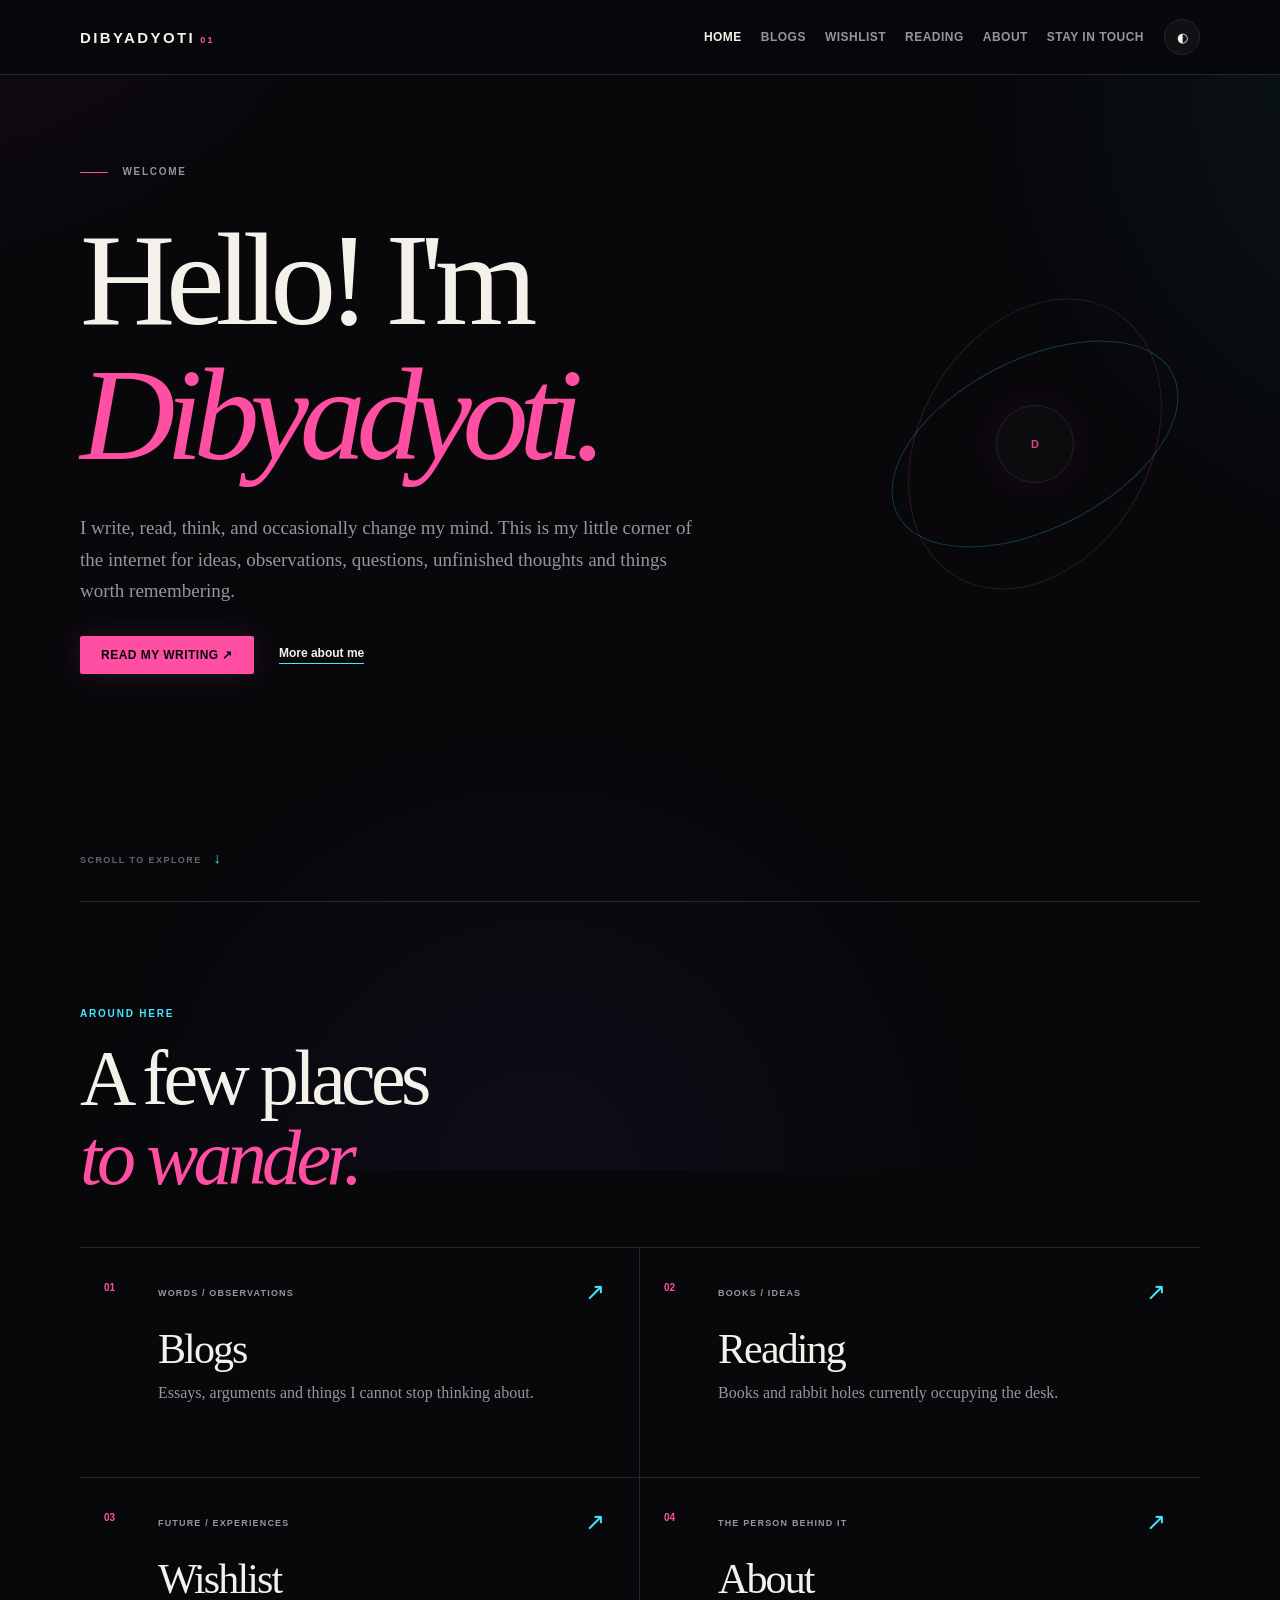
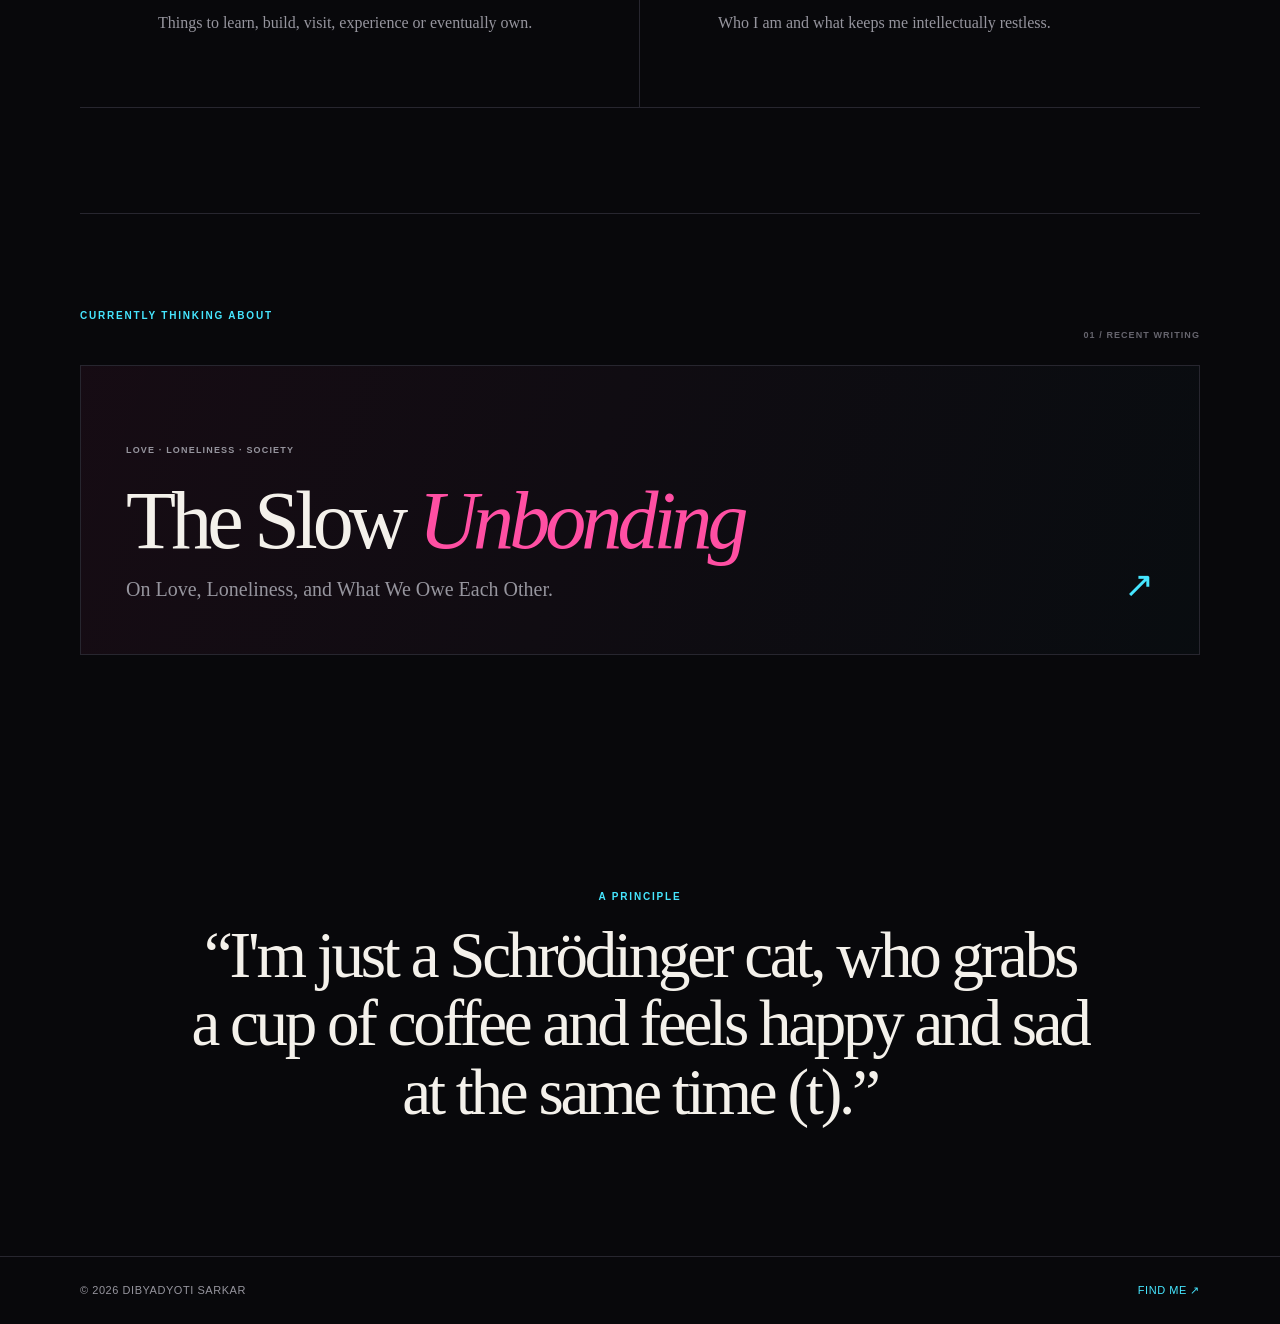
==== commit 4922880b: "Update homepage principle" ====
--- a/index.html
+++ b/index.html
@@ -1 +1 @@
-<!doctype html><html lang="en"><head><meta charset="utf-8"><meta name="viewport" content="width=device-width,initial-scale=1"><meta name="description" content="Dibyadyoti Sarkar — writing, reading, ideas and unfinished thoughts."><title>Dibyadyoti — Hello, I'm Dibyadyoti</title><link rel="stylesheet" href="style.css"></head><body class="home-page"><header class="site-header"><div class="container nav-wrap"><a class="brand" href="index.html">DIBYADYOTI<span>01</span></a><nav aria-label="Primary"><a href="index.html" aria-current="page">Home</a><a href="writing.html">Blogs</a><a href="wishlist.html">Wishlist</a><a href="reading.html">Reading</a><a href="about.html">About</a><a href="contact.html">Stay in touch</a></nav><button class="theme-toggle" aria-label="Toggle theme">◐</button></div></header><main><section class="home-hero container"><div class="hero-kicker"><span></span> WELCOME</div><div class="hero-grid"><div><h1>Hello! I'm<br><em>Dibyadyoti.</em></h1><p class="hero-copy">I write, read, think, and occasionally change my mind. This is my little corner of the internet for ideas, observations, questions, unfinished thoughts and things worth remembering.</p><div class="hero-actions"><a class="button" href="writing.html">Read my writing ↗</a><a class="text-link" href="about.html">More about me</a></div></div><div class="hero-orbit" aria-hidden="true"><div class="orbit orbit-one"></div><div class="orbit orbit-two"></div><div class="orbit-core">D</div></div></div><div class="scroll-note">SCROLL TO EXPLORE <span>↓</span></div></section><section class="home-explore container"><div class="explore-intro"><p class="eyebrow">Around here</p><h2>A few places<br><em>to wander.</em></h2></div><div class="home-links"><a class="home-link home-link-wide" href="writing.html"><span class="link-number">01</span><div><small>WORDS / OBSERVATIONS</small><h3>Blogs</h3><p>Essays, arguments and things I cannot stop thinking about.</p></div><strong>↗</strong></a><a class="home-link" href="reading.html"><span class="link-number">02</span><div><small>BOOKS / IDEAS</small><h3>Reading</h3><p>Books and rabbit holes currently occupying the desk.</p></div><strong>↗</strong></a><a class="home-link" href="wishlist.html"><span class="link-number">03</span><div><small>FUTURE / EXPERIENCES</small><h3>Wishlist</h3><p>Things to learn, build, visit, experience or eventually own.</p></div><strong>↗</strong></a><a class="home-link" href="about.html"><span class="link-number">04</span><div><small>THE PERSON BEHIND IT</small><h3>About</h3><p>Who I am and what keeps me intellectually restless.</p></div><strong>↗</strong></a></div></section><section class="home-feature container"><div class="feature-label"><p class="eyebrow">Currently thinking about</p><span>01 / RECENT WRITING</span></div><a href="slow-unbonding.html" class="featured-post"><div><small>LOVE · LONELINESS · SOCIETY</small><h2>The Slow <em>Unbonding</em></h2><p>On Love, Loneliness, and What We Owe Each Other.</p></div><span class="featured-arrow">↗</span></a></section><section class="manifesto container"><p class="eyebrow">A principle</p><blockquote>“Think carefully. Write honestly. Change your mind when the evidence demands it.”</blockquote></section></main><footer class="site-footer"><div class="container footer-wrap"><span>© 2026 Dibyadyoti Sarkar</span><a href="contact.html">Find me ↗</a></div></footer><script src="script.js"></script></body></html>+<!doctype html><html lang="en"><head><meta charset="utf-8"><meta name="viewport" content="width=device-width,initial-scale=1"><meta name="description" content="Dibyadyoti Sarkar — writing, reading, ideas and unfinished thoughts."><title>Dibyadyoti — Hello, I'm Dibyadyoti</title><link rel="stylesheet" href="style.css"></head><body class="home-page"><header class="site-header"><div class="container nav-wrap"><a class="brand" href="index.html">DIBYADYOTI<span>01</span></a><nav aria-label="Primary"><a href="index.html" aria-current="page">Home</a><a href="writing.html">Blogs</a><a href="wishlist.html">Wishlist</a><a href="reading.html">Reading</a><a href="about.html">About</a><a href="contact.html">Stay in touch</a></nav><button class="theme-toggle" aria-label="Toggle theme">◐</button></div></header><main><section class="home-hero container"><div class="hero-kicker"><span></span> WELCOME</div><div class="hero-grid"><div><h1>Hello! I'm<br><em>Dibyadyoti.</em></h1><p class="hero-copy">I write, read, think, and occasionally change my mind. This is my little corner of the internet for ideas, observations, questions, unfinished thoughts and things worth remembering.</p><div class="hero-actions"><a class="button" href="writing.html">Read my writing ↗</a><a class="text-link" href="about.html">More about me</a></div></div><div class="hero-orbit" aria-hidden="true"><div class="orbit orbit-one"></div><div class="orbit orbit-two"></div><div class="orbit-core">D</div></div></div><div class="scroll-note">SCROLL TO EXPLORE <span>↓</span></div></section><section class="home-explore container"><div class="explore-intro"><p class="eyebrow">Around here</p><h2>A few places<br><em>to wander.</em></h2></div><div class="home-links"><a class="home-link home-link-wide" href="writing.html"><span class="link-number">01</span><div><small>WORDS / OBSERVATIONS</small><h3>Blogs</h3><p>Essays, arguments and things I cannot stop thinking about.</p></div><strong>↗</strong></a><a class="home-link" href="reading.html"><span class="link-number">02</span><div><small>BOOKS / IDEAS</small><h3>Reading</h3><p>Books and rabbit holes currently occupying the desk.</p></div><strong>↗</strong></a><a class="home-link" href="wishlist.html"><span class="link-number">03</span><div><small>FUTURE / EXPERIENCES</small><h3>Wishlist</h3><p>Things to learn, build, visit, experience or eventually own.</p></div><strong>↗</strong></a><a class="home-link" href="about.html"><span class="link-number">04</span><div><small>THE PERSON BEHIND IT</small><h3>About</h3><p>Who I am and what keeps me intellectually restless.</p></div><strong>↗</strong></a></div></section><section class="home-feature container"><div class="feature-label"><p class="eyebrow">Currently thinking about</p><span>01 / RECENT WRITING</span></div><a href="slow-unbonding.html" class="featured-post"><div><small>LOVE · LONELINESS · SOCIETY</small><h2>The Slow <em>Unbonding</em></h2><p>On Love, Loneliness, and What We Owe Each Other.</p></div><span class="featured-arrow">↗</span></a></section><section class="manifesto container"><p class="eyebrow">A principle</p><blockquote>“I'm just a Schrödinger cat, who grabs a cup of coffee and feels happy and sad at the same time (t).”</blockquote></section></main><footer class="site-footer"><div class="container footer-wrap"><span>© 2026 Dibyadyoti Sarkar</span><a href="contact.html">Find me ↗</a></div></footer><script src="script.js"></script></body></html>
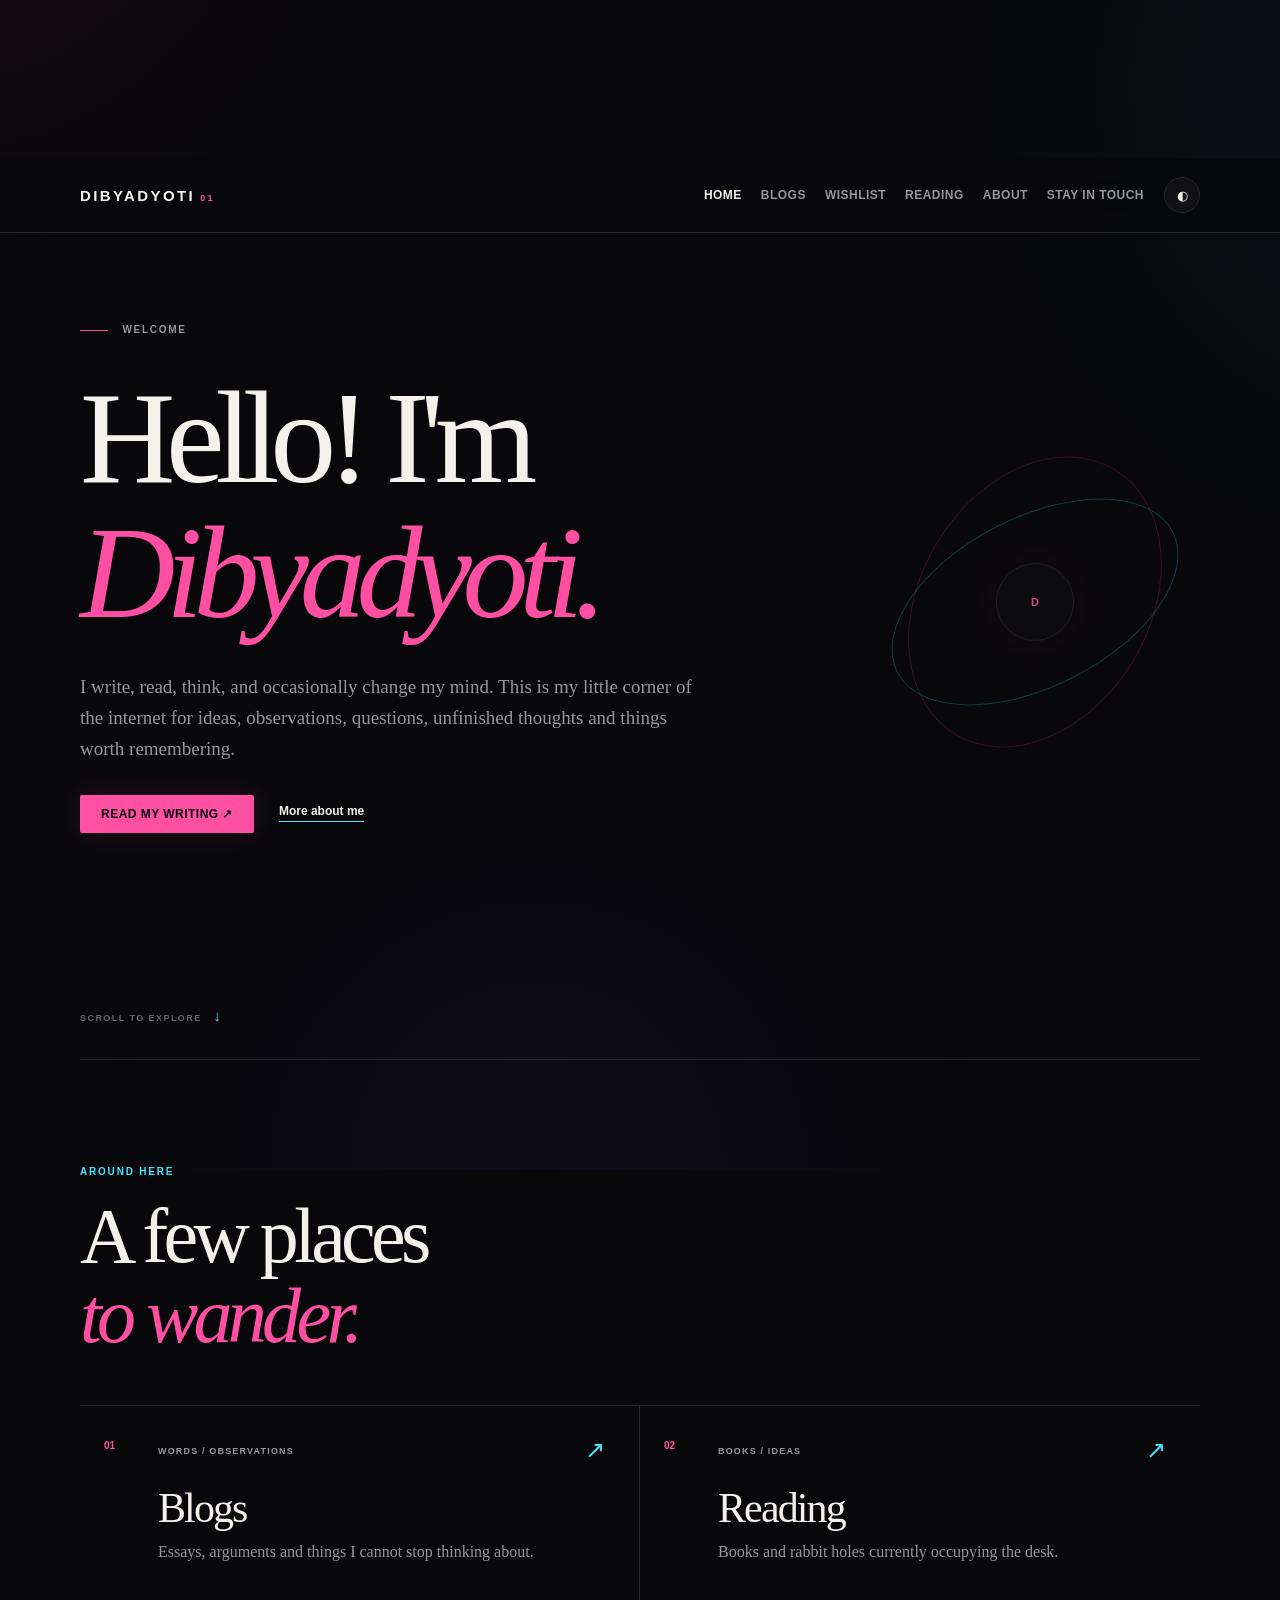
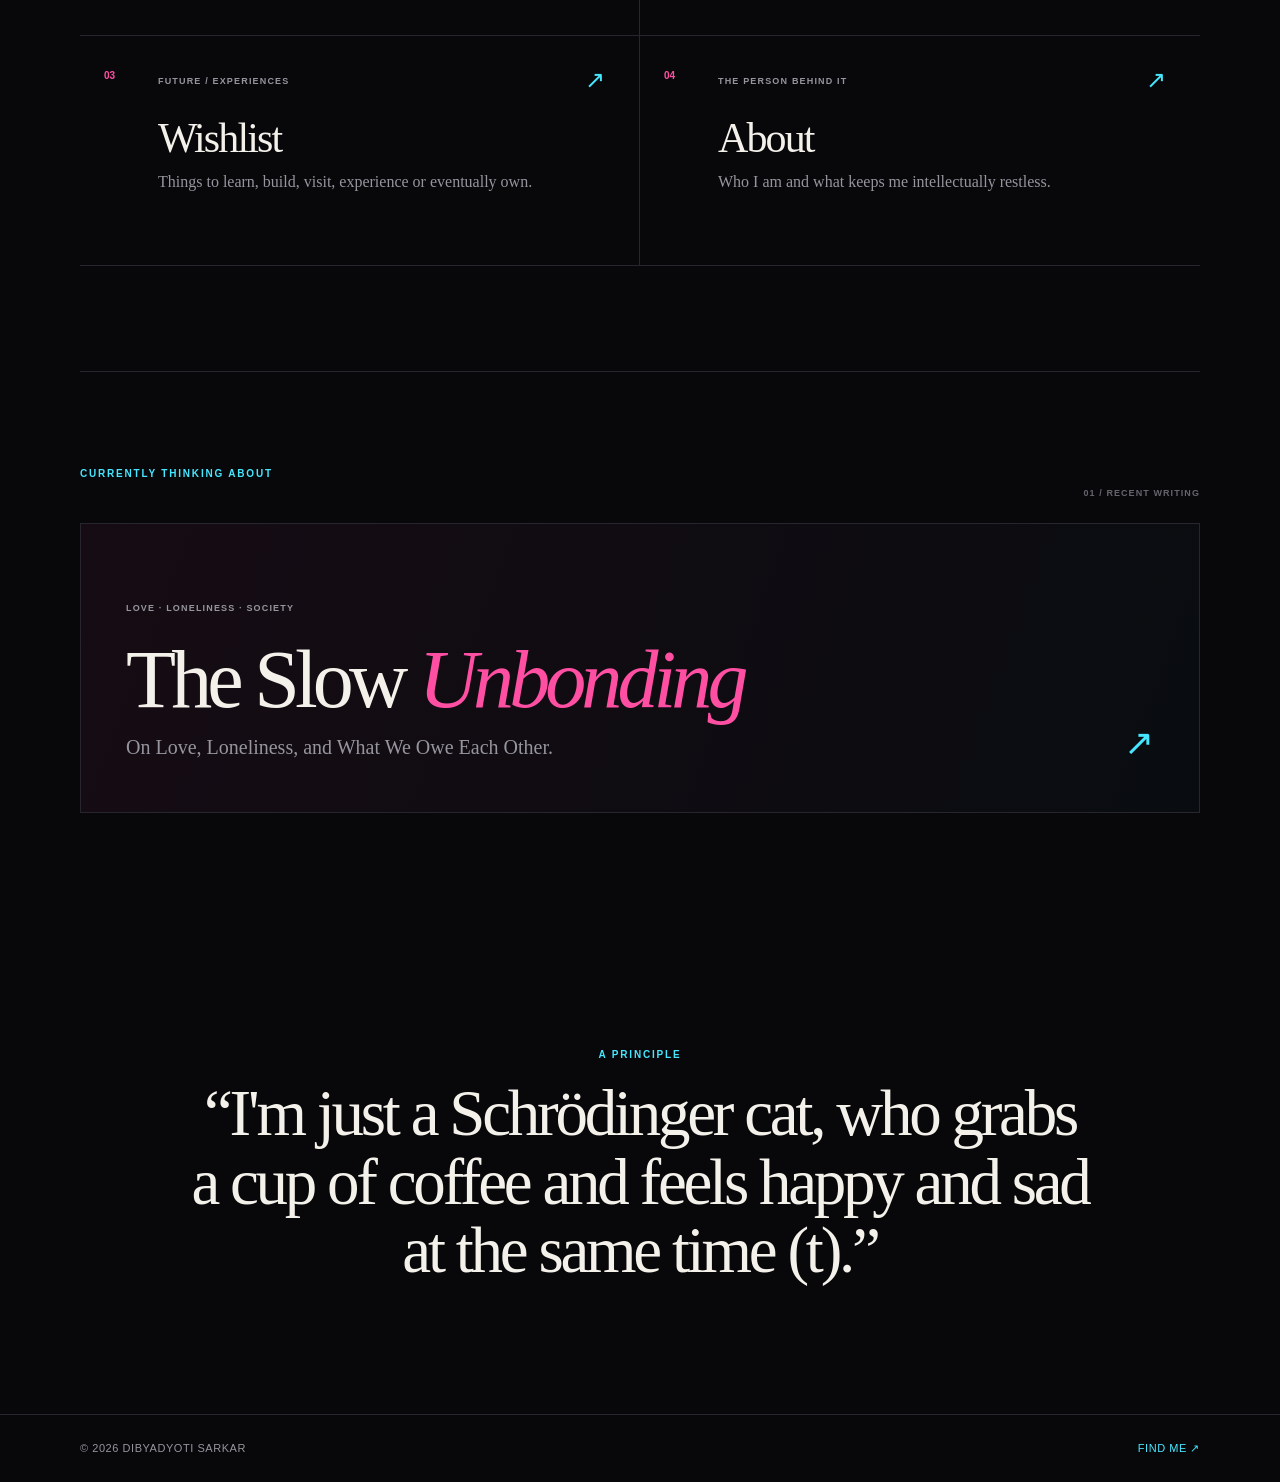
==== commit 3aa36765: "Add interactive physics field to homepage" ====
--- a/index.html
+++ b/index.html
@@ -1 +1 @@
-<!doctype html><html lang="en"><head><meta charset="utf-8"><meta name="viewport" content="width=device-width,initial-scale=1"><meta name="description" content="Dibyadyoti Sarkar — writing, reading, ideas and unfinished thoughts."><title>Dibyadyoti — Hello, I'm Dibyadyoti</title><link rel="stylesheet" href="style.css"></head><body class="home-page"><header class="site-header"><div class="container nav-wrap"><a class="brand" href="index.html">DIBYADYOTI<span>01</span></a><nav aria-label="Primary"><a href="index.html" aria-current="page">Home</a><a href="writing.html">Blogs</a><a href="wishlist.html">Wishlist</a><a href="reading.html">Reading</a><a href="about.html">About</a><a href="contact.html">Stay in touch</a></nav><button class="theme-toggle" aria-label="Toggle theme">◐</button></div></header><main><section class="home-hero container"><div class="hero-kicker"><span></span> WELCOME</div><div class="hero-grid"><div><h1>Hello! I'm<br><em>Dibyadyoti.</em></h1><p class="hero-copy">I write, read, think, and occasionally change my mind. This is my little corner of the internet for ideas, observations, questions, unfinished thoughts and things worth remembering.</p><div class="hero-actions"><a class="button" href="writing.html">Read my writing ↗</a><a class="text-link" href="about.html">More about me</a></div></div><div class="hero-orbit" aria-hidden="true"><div class="orbit orbit-one"></div><div class="orbit orbit-two"></div><div class="orbit-core">D</div></div></div><div class="scroll-note">SCROLL TO EXPLORE <span>↓</span></div></section><section class="home-explore container"><div class="explore-intro"><p class="eyebrow">Around here</p><h2>A few places<br><em>to wander.</em></h2></div><div class="home-links"><a class="home-link home-link-wide" href="writing.html"><span class="link-number">01</span><div><small>WORDS / OBSERVATIONS</small><h3>Blogs</h3><p>Essays, arguments and things I cannot stop thinking about.</p></div><strong>↗</strong></a><a class="home-link" href="reading.html"><span class="link-number">02</span><div><small>BOOKS / IDEAS</small><h3>Reading</h3><p>Books and rabbit holes currently occupying the desk.</p></div><strong>↗</strong></a><a class="home-link" href="wishlist.html"><span class="link-number">03</span><div><small>FUTURE / EXPERIENCES</small><h3>Wishlist</h3><p>Things to learn, build, visit, experience or eventually own.</p></div><strong>↗</strong></a><a class="home-link" href="about.html"><span class="link-number">04</span><div><small>THE PERSON BEHIND IT</small><h3>About</h3><p>Who I am and what keeps me intellectually restless.</p></div><strong>↗</strong></a></div></section><section class="home-feature container"><div class="feature-label"><p class="eyebrow">Currently thinking about</p><span>01 / RECENT WRITING</span></div><a href="slow-unbonding.html" class="featured-post"><div><small>LOVE · LONELINESS · SOCIETY</small><h2>The Slow <em>Unbonding</em></h2><p>On Love, Loneliness, and What We Owe Each Other.</p></div><span class="featured-arrow">↗</span></a></section><section class="manifesto container"><p class="eyebrow">A principle</p><blockquote>“I'm just a Schrödinger cat, who grabs a cup of coffee and feels happy and sad at the same time (t).”</blockquote></section></main><footer class="site-footer"><div class="container footer-wrap"><span>© 2026 Dibyadyoti Sarkar</span><a href="contact.html">Find me ↗</a></div></footer><script src="script.js"></script></body></html>+<!doctype html><html lang="en"><head><meta charset="utf-8"><meta name="viewport" content="width=device-width,initial-scale=1"><meta name="description" content="Dibyadyoti Sarkar — writing, reading, ideas and unfinished thoughts."><title>Dibyadyoti — Hello, I'm Dibyadyoti</title><link rel="stylesheet" href="style.css"></head><body class="home-page"><canvas id="physics-field" aria-hidden="true"></canvas><header class="site-header"><div class="container nav-wrap"><a class="brand" href="index.html">DIBYADYOTI<span>01</span></a><nav aria-label="Primary"><a href="index.html" aria-current="page">Home</a><a href="writing.html">Blogs</a><a href="wishlist.html">Wishlist</a><a href="reading.html">Reading</a><a href="about.html">About</a><a href="contact.html">Stay in touch</a></nav><button class="theme-toggle" aria-label="Toggle theme">◐</button></div></header><main><section class="home-hero container"><div class="hero-kicker"><span></span> WELCOME</div><div class="hero-grid"><div><h1>Hello! I'm<br><em>Dibyadyoti.</em></h1><p class="hero-copy">I write, read, think, and occasionally change my mind. This is my little corner of the internet for ideas, observations, questions, unfinished thoughts and things worth remembering.</p><div class="hero-actions"><a class="button" href="writing.html">Read my writing ↗</a><a class="text-link" href="about.html">More about me</a></div></div><div class="hero-orbit" aria-hidden="true"><div class="orbit orbit-one"></div><div class="orbit orbit-two"></div><div class="orbit-core">D</div></div></div><div class="scroll-note">SCROLL TO EXPLORE <span>↓</span></div></section><section class="home-explore container"><div class="explore-intro"><p class="eyebrow">Around here</p><h2>A few places<br><em>to wander.</em></h2></div><div class="home-links"><a class="home-link home-link-wide" href="writing.html"><span class="link-number">01</span><div><small>WORDS / OBSERVATIONS</small><h3>Blogs</h3><p>Essays, arguments and things I cannot stop thinking about.</p></div><strong>↗</strong></a><a class="home-link" href="reading.html"><span class="link-number">02</span><div><small>BOOKS / IDEAS</small><h3>Reading</h3><p>Books and rabbit holes currently occupying the desk.</p></div><strong>↗</strong></a><a class="home-link" href="wishlist.html"><span class="link-number">03</span><div><small>FUTURE / EXPERIENCES</small><h3>Wishlist</h3><p>Things to learn, build, visit, experience or eventually own.</p></div><strong>↗</strong></a><a class="home-link" href="about.html"><span class="link-number">04</span><div><small>THE PERSON BEHIND IT</small><h3>About</h3><p>Who I am and what keeps me intellectually restless.</p></div><strong>↗</strong></a></div></section><section class="home-feature container"><div class="feature-label"><p class="eyebrow">Currently thinking about</p><span>01 / RECENT WRITING</span></div><a href="slow-unbonding.html" class="featured-post"><div><small>LOVE · LONELINESS · SOCIETY</small><h2>The Slow <em>Unbonding</em></h2><p>On Love, Loneliness, and What We Owe Each Other.</p></div><span class="featured-arrow">↗</span></a></section><section class="manifesto container"><p class="eyebrow">A principle</p><blockquote>“I'm just a Schrödinger cat, who grabs a cup of coffee and feels happy and sad at the same time (t).”</blockquote></section></main><footer class="site-footer"><div class="container footer-wrap"><span>© 2026 Dibyadyoti Sarkar</span><a href="contact.html">Find me ↗</a></div></footer><script src="script.js"></script></body></html>
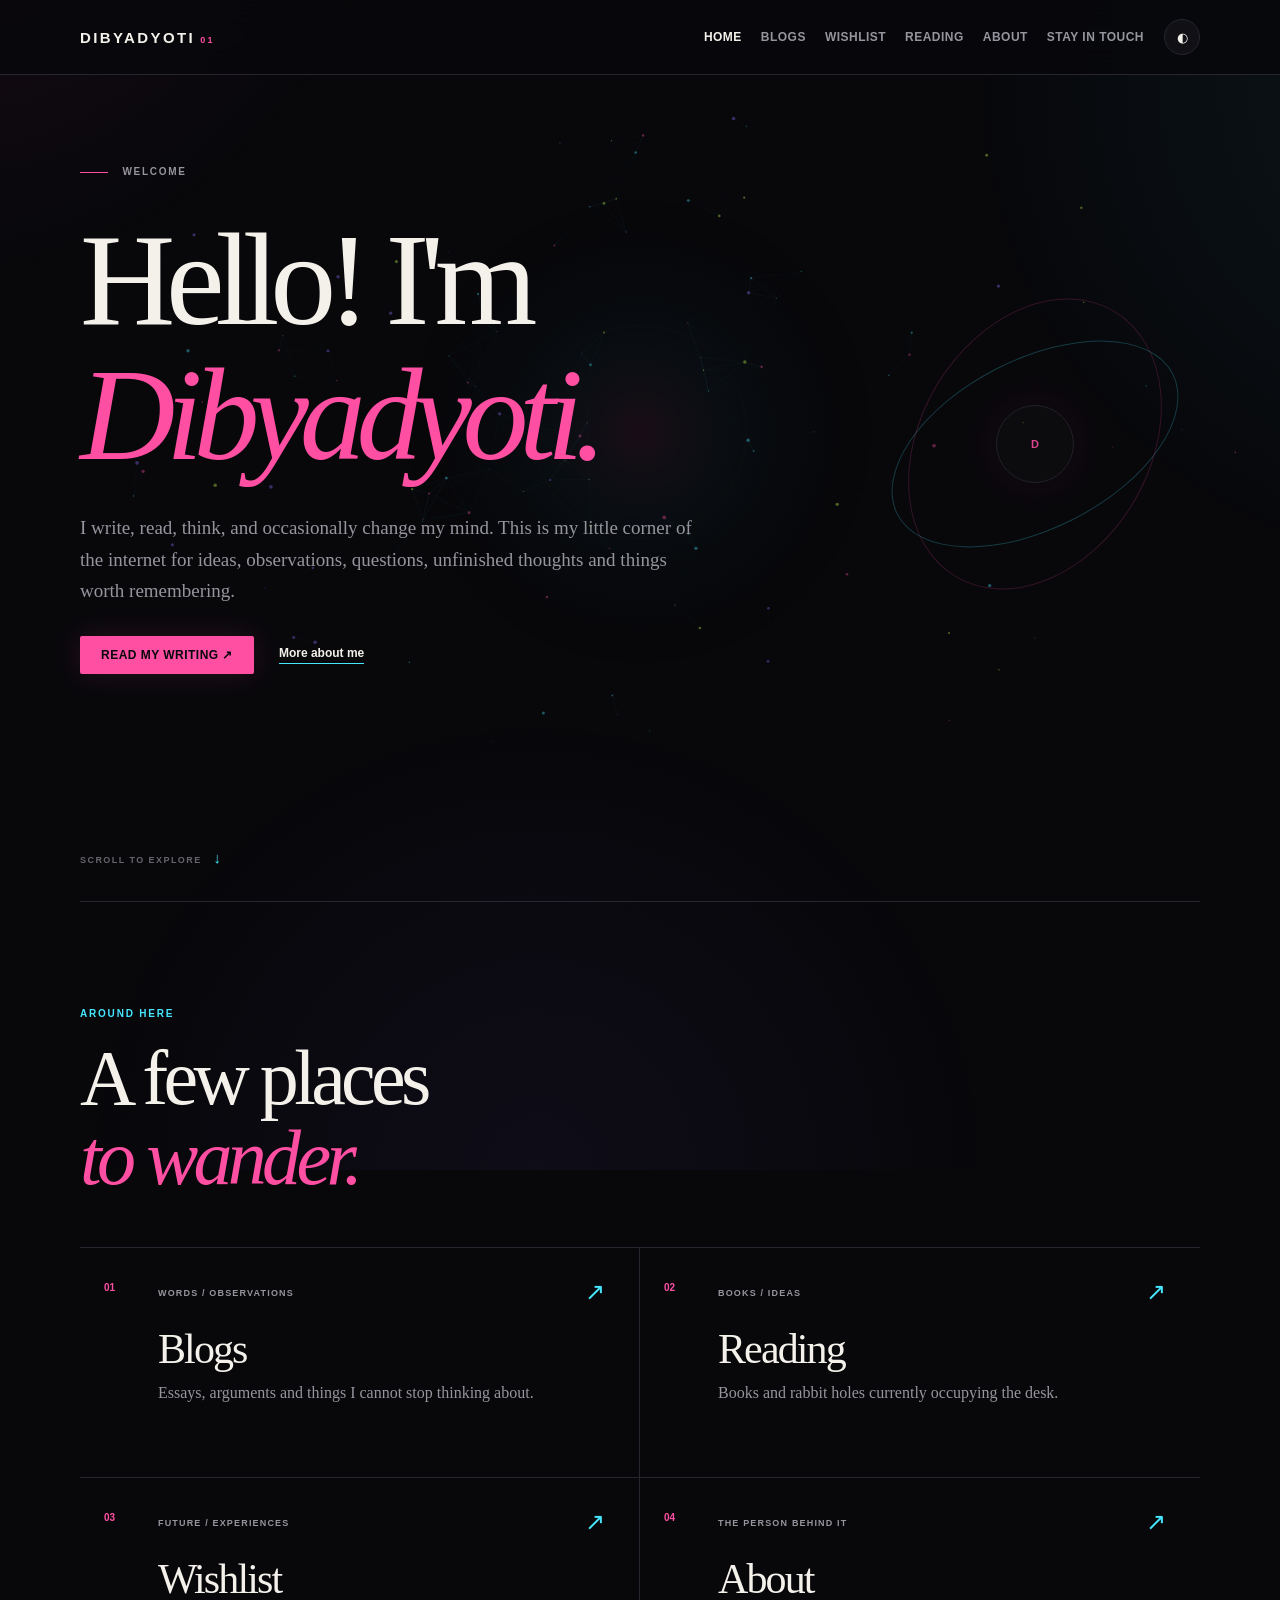
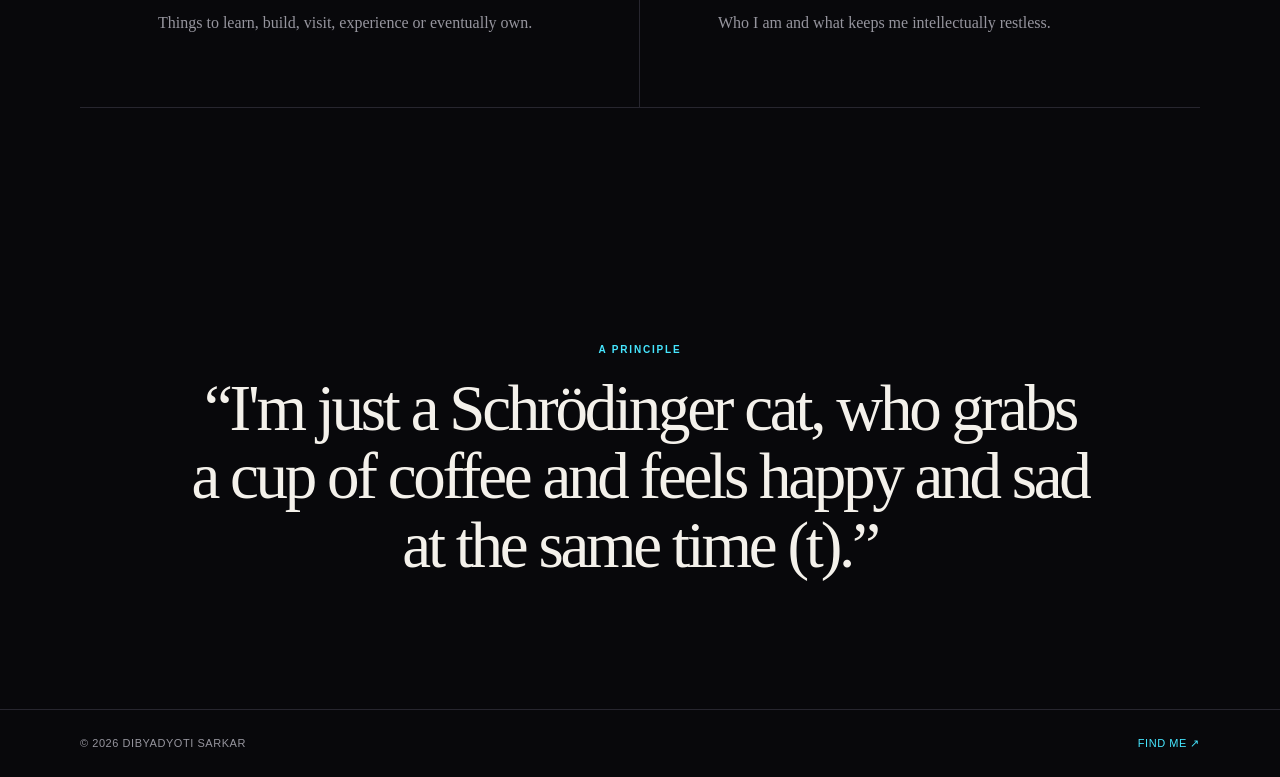
==== commit 5e462b6b: "Remove old featured article from homepage" ====
--- a/index.html
+++ b/index.html
@@ -1 +1 @@
-<!doctype html><html lang="en"><head><meta charset="utf-8"><meta name="viewport" content="width=device-width,initial-scale=1"><meta name="description" content="Dibyadyoti Sarkar — writing, reading, ideas and unfinished thoughts."><title>Dibyadyoti — Hello, I'm Dibyadyoti</title><link rel="stylesheet" href="style.css"></head><body class="home-page"><canvas id="physics-field" aria-hidden="true"></canvas><header class="site-header"><div class="container nav-wrap"><a class="brand" href="index.html">DIBYADYOTI<span>01</span></a><nav aria-label="Primary"><a href="index.html" aria-current="page">Home</a><a href="writing.html">Blogs</a><a href="wishlist.html">Wishlist</a><a href="reading.html">Reading</a><a href="about.html">About</a><a href="contact.html">Stay in touch</a></nav><button class="theme-toggle" aria-label="Toggle theme">◐</button></div></header><main><section class="home-hero container"><div class="hero-kicker"><span></span> WELCOME</div><div class="hero-grid"><div><h1>Hello! I'm<br><em>Dibyadyoti.</em></h1><p class="hero-copy">I write, read, think, and occasionally change my mind. This is my little corner of the internet for ideas, observations, questions, unfinished thoughts and things worth remembering.</p><div class="hero-actions"><a class="button" href="writing.html">Read my writing ↗</a><a class="text-link" href="about.html">More about me</a></div></div><div class="hero-orbit" aria-hidden="true"><div class="orbit orbit-one"></div><div class="orbit orbit-two"></div><div class="orbit-core">D</div></div></div><div class="scroll-note">SCROLL TO EXPLORE <span>↓</span></div></section><section class="home-explore container"><div class="explore-intro"><p class="eyebrow">Around here</p><h2>A few places<br><em>to wander.</em></h2></div><div class="home-links"><a class="home-link home-link-wide" href="writing.html"><span class="link-number">01</span><div><small>WORDS / OBSERVATIONS</small><h3>Blogs</h3><p>Essays, arguments and things I cannot stop thinking about.</p></div><strong>↗</strong></a><a class="home-link" href="reading.html"><span class="link-number">02</span><div><small>BOOKS / IDEAS</small><h3>Reading</h3><p>Books and rabbit holes currently occupying the desk.</p></div><strong>↗</strong></a><a class="home-link" href="wishlist.html"><span class="link-number">03</span><div><small>FUTURE / EXPERIENCES</small><h3>Wishlist</h3><p>Things to learn, build, visit, experience or eventually own.</p></div><strong>↗</strong></a><a class="home-link" href="about.html"><span class="link-number">04</span><div><small>THE PERSON BEHIND IT</small><h3>About</h3><p>Who I am and what keeps me intellectually restless.</p></div><strong>↗</strong></a></div></section><section class="home-feature container"><div class="feature-label"><p class="eyebrow">Currently thinking about</p><span>01 / RECENT WRITING</span></div><a href="slow-unbonding.html" class="featured-post"><div><small>LOVE · LONELINESS · SOCIETY</small><h2>The Slow <em>Unbonding</em></h2><p>On Love, Loneliness, and What We Owe Each Other.</p></div><span class="featured-arrow">↗</span></a></section><section class="manifesto container"><p class="eyebrow">A principle</p><blockquote>“I'm just a Schrödinger cat, who grabs a cup of coffee and feels happy and sad at the same time (t).”</blockquote></section></main><footer class="site-footer"><div class="container footer-wrap"><span>© 2026 Dibyadyoti Sarkar</span><a href="contact.html">Find me ↗</a></div></footer><script src="script.js"></script></body></html>+<!doctype html><html lang="en"><head><meta charset="utf-8"><meta name="viewport" content="width=device-width,initial-scale=1"><meta name="description" content="Dibyadyoti Sarkar — writing, reading, ideas and unfinished thoughts."><title>Dibyadyoti — Hello, I'm Dibyadyoti</title><link rel="stylesheet" href="style.css"></head><body class="home-page"><canvas id="physics-field" aria-hidden="true"></canvas><header class="site-header"><div class="container nav-wrap"><a class="brand" href="index.html">DIBYADYOTI<span>01</span></a><nav aria-label="Primary"><a href="index.html" aria-current="page">Home</a><a href="writing.html">Blogs</a><a href="wishlist.html">Wishlist</a><a href="reading.html">Reading</a><a href="about.html">About</a><a href="contact.html">Stay in touch</a></nav><button class="theme-toggle" aria-label="Toggle theme">◐</button></div></header><main><section class="home-hero container"><div class="hero-kicker"><span></span> WELCOME</div><div class="hero-grid"><div><h1>Hello! I'm<br><em>Dibyadyoti.</em></h1><p class="hero-copy">I write, read, think, and occasionally change my mind. This is my little corner of the internet for ideas, observations, questions, unfinished thoughts and things worth remembering.</p><div class="hero-actions"><a class="button" href="writing.html">Read my writing ↗</a><a class="text-link" href="about.html">More about me</a></div></div><div class="hero-orbit" aria-hidden="true"><div class="orbit orbit-one"></div><div class="orbit orbit-two"></div><div class="orbit-core">D</div></div></div><div class="scroll-note">SCROLL TO EXPLORE <span>↓</span></div></section><section class="home-explore container"><div class="explore-intro"><p class="eyebrow">Around here</p><h2>A few places<br><em>to wander.</em></h2></div><div class="home-links"><a class="home-link home-link-wide" href="writing.html"><span class="link-number">01</span><div><small>WORDS / OBSERVATIONS</small><h3>Blogs</h3><p>Essays, arguments and things I cannot stop thinking about.</p></div><strong>↗</strong></a><a class="home-link" href="reading.html"><span class="link-number">02</span><div><small>BOOKS / IDEAS</small><h3>Reading</h3><p>Books and rabbit holes currently occupying the desk.</p></div><strong>↗</strong></a><a class="home-link" href="wishlist.html"><span class="link-number">03</span><div><small>FUTURE / EXPERIENCES</small><h3>Wishlist</h3><p>Things to learn, build, visit, experience or eventually own.</p></div><strong>↗</strong></a><a class="home-link" href="about.html"><span class="link-number">04</span><div><small>THE PERSON BEHIND IT</small><h3>About</h3><p>Who I am and what keeps me intellectually restless.</p></div><strong>↗</strong></a></div></section><section class="manifesto container"><p class="eyebrow">A principle</p><blockquote>“I'm just a Schrödinger cat, who grabs a cup of coffee and feels happy and sad at the same time (t).”</blockquote></section></main><footer class="site-footer"><div class="container footer-wrap"><span>© 2026 Dibyadyoti Sarkar</span><a href="contact.html">Find me ↗</a></div></footer><script src="script.js"></script></body></html>
--- a/style.css
+++ b/style.css
@@ -1 +1 @@
-:root{--bg:#08080b;--surface:#101015;--surface2:#15151c;--text:#f4f1eb;--muted:#96959e;--line:#27262f;--pink:#ff4fa3;--cyan:#46e6ff;--lime:#c6ff4a;--violet:#8d6bff;--max:1120px}*{box-sizing:border-box}html{scroll-behavior:smooth}body{margin:0;background:var(--bg);color:var(--text);font-family:Georgia,'Times New Roman',serif;line-height:1.65;overflow-x:hidden}body:before{content:"";position:fixed;inset:-30%;pointer-events:none;background:radial-gradient(circle at 15% 5%,rgba(255,79,163,.08),transparent 22%),radial-gradient(circle at 90% 25%,rgba(70,230,255,.065),transparent 23%),radial-gradient(circle at 45% 100%,rgba(141,107,255,.055),transparent 25%);z-index:-1}a{color:inherit;text-decoration:none}.container{width:min(calc(100% - 40px),var(--max));margin:auto}.site-header{border-bottom:1px solid var(--line);background:rgba(8,8,11,.82);position:sticky;top:0;z-index:10;backdrop-filter:blur(16px)}.nav-wrap{min-height:74px;display:flex;align-items:center;gap:20px}.brand{font:800 15px/1 Arial,sans-serif;letter-spacing:.16em;margin-right:auto}.brand span{color:var(--pink);font-size:9px;margin-left:5px}nav{display:flex;gap:19px;font:600 12px/1 Arial,sans-serif;text-transform:uppercase;letter-spacing:.04em}nav a{color:var(--muted);transition:.2s}nav a:hover,nav a[aria-current=page]{color:var(--text)}.theme-toggle{border:1px solid var(--line);background:var(--surface);border-radius:50%;width:36px;height:36px;cursor:pointer;color:var(--text)}.eyebrow{margin:0 0 17px;text-transform:uppercase;letter-spacing:.18em;font:700 10px/1.4 Arial,sans-serif;color:var(--cyan)}h1,h2,h3{line-height:1.02;margin:0;font-weight:500}h1{font-size:clamp(64px,11vw,132px);letter-spacing:-.07em;max-width:900px}h1 em,h2 em{font-style:italic;color:var(--pink)}.hero-copy{max-width:620px;color:var(--muted);font-size:19px;margin:30px 0}.hero-actions{display:flex;align-items:center;gap:25px}.button{display:inline-flex;align-items:center;gap:10px;background:var(--pink);color:#08080c;padding:13px 21px;border-radius:2px;font:800 12px/1 Arial,sans-serif;text-transform:uppercase;letter-spacing:.04em;box-shadow:0 0 28px rgba(255,79,163,.14)}.text-link{font:700 12px/1 Arial,sans-serif;border-bottom:1px solid var(--cyan);padding-bottom:4px}.home-hero{min-height:calc(100vh - 74px);padding:90px 0 35px;display:flex;flex-direction:column;justify-content:center;position:relative}.hero-kicker{font:700 10px/1.4 Arial,sans-serif;letter-spacing:.17em;color:var(--muted);margin-bottom:34px}.hero-kicker span{display:inline-block;width:28px;height:1px;background:var(--pink);vertical-align:middle;margin-right:10px}.hero-grid{display:grid;grid-template-columns:minmax(0,1fr) 330px;align-items:center;gap:40px}.hero-orbit{height:330px;position:relative;display:grid;place-items:center;opacity:.85}.orbit{position:absolute;border:1px solid var(--line);border-radius:50%;animation:spin 22s linear infinite}.orbit-one{width:310px;height:170px;transform:rotate(-27deg);border-color:rgba(70,230,255,.28)}.orbit-two{width:230px;height:310px;transform:rotate(31deg);border-color:rgba(255,79,163,.22);animation-direction:reverse;animation-duration:27s}.orbit-core{width:78px;height:78px;border:1px solid var(--line);border-radius:50%;display:grid;place-items:center;font:700 11px Arial,sans-serif;color:var(--pink);background:rgba(16,16,21,.7);box-shadow:0 0 55px rgba(255,79,163,.1)}@keyframes spin{to{transform:rotate(333deg)}}.scroll-note{margin-top:auto;padding-top:55px;font:700 9px Arial,sans-serif;letter-spacing:.16em;color:#66656e}.scroll-note span{color:var(--cyan);font-size:15px;margin-left:8px}.home-explore,.home-feature{padding:105px 0;border-top:1px solid var(--line)}.explore-intro{margin-bottom:50px}.explore-intro h2{font-size:clamp(48px,7vw,78px);letter-spacing:-.06em}.home-links{display:grid;grid-template-columns:1fr 1fr;gap:0;border-top:1px solid var(--line)}.home-link{min-height:230px;padding:30px 24px;border-bottom:1px solid var(--line);display:grid;grid-template-columns:44px 1fr 30px;gap:10px;align-items:start;transition:background .25s,padding-left .25s}.home-link:nth-child(odd){border-right:1px solid var(--line)}.home-link:hover{background:var(--surface);padding-left:31px}.home-link small,.featured-post small{font:700 9px/1.4 Arial,sans-serif;letter-spacing:.13em;color:var(--muted)}.link-number{font:700 10px Arial,sans-serif;color:var(--pink);padding-top:4px}.home-link h3{font-size:42px;letter-spacing:-.045em;margin:24px 0 9px}.home-link p{color:var(--muted);margin:0;max-width:400px}.home-link strong{font:400 24px Arial,sans-serif;color:var(--cyan);transition:transform .25s}.home-link:hover strong{transform:translate(4px,-4px)}.home-feature{padding-top:95px}.feature-label{display:flex;justify-content:space-between;align-items:end;margin-bottom:25px}.feature-label span{font:700 9px Arial,sans-serif;letter-spacing:.12em;color:#66656e}.featured-post{display:flex;justify-content:space-between;align-items:end;border:1px solid var(--line);background:linear-gradient(110deg,rgba(255,79,163,.06),rgba(70,230,255,.025));padding:48px 45px;min-height:290px;transition:transform .25s,border-color .25s}.featured-post:hover{transform:translateY(-5px);border-color:rgba(255,79,163,.55)}.featured-post h2{font-size:clamp(50px,7vw,82px);letter-spacing:-.06em;margin:18px 0 10px}.featured-post p{font-size:20px;color:var(--muted);margin:0}.featured-arrow{font:400 36px Arial,sans-serif;color:var(--cyan)}.manifesto{padding:130px 0;text-align:center}.manifesto blockquote{max-width:900px;margin:0 auto;font-size:clamp(32px,5.5vw,65px);line-height:1.05;letter-spacing:-.05em}.section{padding:95px 0;border-top:1px solid var(--line)}.section-heading{margin-bottom:35px}h2{font-size:clamp(38px,6vw,65px);letter-spacing:-.045em}.feature-grid{display:grid;grid-template-columns:repeat(2,1fr);gap:16px}.feature{min-height:280px;padding:30px;border:1px solid var(--line);background:var(--surface);display:flex;flex-direction:column;transition:transform .25s,border-color .25s,box-shadow .25s}.feature:hover{transform:translateY(-6px);border-color:var(--pink);box-shadow:0 20px 50px rgba(0,0,0,.25)}.feature span{font:700 11px Arial,sans-serif;color:var(--muted);margin-bottom:45px}.feature h3{font-size:40px;letter-spacing:-.04em}.feature p{color:var(--muted);max-width:470px;margin:12px 0 22px}.feature b{margin-top:auto;font:800 11px Arial,sans-serif;text-transform:uppercase;letter-spacing:.08em}.feature-a h3{color:var(--pink)}.feature-b h3{color:var(--cyan)}.feature-c h3{color:var(--lime)}.feature-d h3{color:var(--violet)}.article{padding:100px 0 120px}.article-header{max-width:900px;margin-bottom:65px}.article-header h1{font-size:clamp(56px,9vw,108px)}.article-subtitle{font-size:28px;color:var(--muted);margin:25px 0 12px;max-width:760px}.article-meta{font:11px Arial,sans-serif;text-transform:uppercase;letter-spacing:.08em;color:var(--muted)}.article-body{max-width:760px;margin:auto;font-size:20px;line-height:1.85}.article-body p{margin:0 0 30px}.article-body h2{font-size:clamp(40px,6vw,62px);margin:80px 0 35px}.article-body em{font-style:italic}.article-footer{border-top:1px solid var(--line);margin-top:75px;padding-top:25px;display:flex;justify-content:space-between;gap:20px;font:700 12px Arial,sans-serif;text-transform:uppercase;letter-spacing:.05em}.article-footer a:first-child{color:var(--cyan)}.article-footer a:last-child{color:var(--pink)}.site-footer{border-top:1px solid var(--line);padding:27px 0;color:var(--muted);font:11px Arial,sans-serif;text-transform:uppercase;letter-spacing:.05em}.footer-wrap{display:flex;justify-content:space-between}.footer-wrap a{color:var(--cyan)}@media(max-width:820px){.container{width:min(calc(100% - 28px),var(--max))}.nav-wrap{gap:10px}nav{gap:10px;overflow-x:auto;white-space:nowrap;max-width:62vw}.home-hero{min-height:auto;padding:75px 0 55px}.hero-grid{grid-template-columns:1fr}.hero-orbit{height:170px;position:absolute;right:-40px;top:120px;opacity:.45;transform:scale(.65)}.hero-copy{font-size:17px;max-width:500px}.home-links{grid-template-columns:1fr}.home-link:nth-child(odd){border-right:0}.home-link{min-height:190px}.featured-post{padding:32px 25px;min-height:240px}.feature-label{align-items:start;gap:20px;flex-direction:column}.section{padding:70px 0}.article{padding:70px 0 80px}.article-body{font-size:18px}.article-subtitle{font-size:22px}.article-footer{flex-direction:column}}@media(max-width:520px){nav{font-size:10px;gap:8px}.theme-toggle{display:none}.hero-grid h1{font-size:58px}.hero-orbit{right:-75px;top:100px}.footer-wrap{flex-direction:column;gap:8px}.featured-post{display:block}.featured-arrow{display:block;margin-top:25px}}+:root{--bg:#08080b;--surface:#101015;--surface2:#15151c;--text:#f4f1eb;--muted:#96959e;--line:#27262f;--pink:#ff4fa3;--cyan:#46e6ff;--lime:#c6ff4a;--violet:#8d6bff;--max:1120px}*{box-sizing:border-box}html{scroll-behavior:smooth}body{margin:0;background:var(--bg);color:var(--text);font-family:Georgia,'Times New Roman',serif;line-height:1.65;overflow-x:hidden}body:before{content:"";position:fixed;inset:-30%;pointer-events:none;background:radial-gradient(circle at 15% 5%,rgba(255,79,163,.08),transparent 22%),radial-gradient(circle at 90% 25%,rgba(70,230,255,.065),transparent 23%),radial-gradient(circle at 45% 100%,rgba(141,107,255,.055),transparent 25%);z-index:-2}#physics-field{position:fixed;inset:0;width:100%;height:100%;pointer-events:none;z-index:-1;opacity:.72}a{color:inherit;text-decoration:none}.container{width:min(calc(100% - 40px),var(--max));margin:auto}.site-header{border-bottom:1px solid var(--line);background:rgba(8,8,11,.82);position:sticky;top:0;z-index:10;backdrop-filter:blur(16px)}.nav-wrap{min-height:74px;display:flex;align-items:center;gap:20px}.brand{font:800 15px/1 Arial,sans-serif;letter-spacing:.16em;margin-right:auto}.brand span{color:var(--pink);font-size:9px;margin-left:5px}nav{display:flex;gap:19px;font:600 12px/1 Arial,sans-serif;text-transform:uppercase;letter-spacing:.04em}nav a{color:var(--muted);transition:.2s}nav a:hover,nav a[aria-current=page]{color:var(--text)}.theme-toggle{border:1px solid var(--line);background:var(--surface);border-radius:50%;width:36px;height:36px;cursor:pointer;color:var(--text)}.eyebrow{margin:0 0 17px;text-transform:uppercase;letter-spacing:.18em;font:700 10px/1.4 Arial,sans-serif;color:var(--cyan)}h1,h2,h3{line-height:1.02;margin:0;font-weight:500}h1{font-size:clamp(64px,11vw,132px);letter-spacing:-.07em;max-width:900px}h1 em,h2 em{font-style:italic;color:var(--pink)}.hero-copy{max-width:620px;color:var(--muted);font-size:19px;margin:30px 0}.hero-actions{display:flex;align-items:center;gap:25px}.button{display:inline-flex;align-items:center;gap:10px;background:var(--pink);color:#08080c;padding:13px 21px;border-radius:2px;font:800 12px/1 Arial,sans-serif;text-transform:uppercase;letter-spacing:.04em;box-shadow:0 0 28px rgba(255,79,163,.14)}.text-link{font:700 12px/1 Arial,sans-serif;border-bottom:1px solid var(--cyan);padding-bottom:4px}.home-hero{min-height:calc(100vh - 74px);padding:90px 0 35px;display:flex;flex-direction:column;justify-content:center;position:relative}.hero-kicker{font:700 10px/1.4 Arial,sans-serif;letter-spacing:.17em;color:var(--muted);margin-bottom:34px}.hero-kicker span{display:inline-block;width:28px;height:1px;background:var(--pink);vertical-align:middle;margin-right:10px}.hero-grid{display:grid;grid-template-columns:minmax(0,1fr) 330px;align-items:center;gap:40px}.hero-orbit{height:330px;position:relative;display:grid;place-items:center;opacity:.85}.orbit{position:absolute;border:1px solid var(--line);border-radius:50%;animation:spin 22s linear infinite}.orbit-one{width:310px;height:170px;transform:rotate(-27deg);border-color:rgba(70,230,255,.28)}.orbit-two{width:230px;height:310px;transform:rotate(31deg);border-color:rgba(255,79,163,.22);animation-direction:reverse;animation-duration:27s}.orbit-core{width:78px;height:78px;border:1px solid var(--line);border-radius:50%;display:grid;place-items:center;font:700 11px Arial,sans-serif;color:var(--pink);background:rgba(16,16,21,.7);box-shadow:0 0 55px rgba(255,79,163,.1)}@keyframes spin{to{transform:rotate(333deg)}}.scroll-note{margin-top:auto;padding-top:55px;font:700 9px Arial,sans-serif;letter-spacing:.16em;color:#66656e}.scroll-note span{color:var(--cyan);font-size:15px;margin-left:8px}.home-explore,.home-feature{padding:105px 0;border-top:1px solid var(--line)}.explore-intro{margin-bottom:50px}.explore-intro h2{font-size:clamp(48px,7vw,78px);letter-spacing:-.06em}.home-links{display:grid;grid-template-columns:1fr 1fr;gap:0;border-top:1px solid var(--line)}.home-link{min-height:230px;padding:30px 24px;border-bottom:1px solid var(--line);display:grid;grid-template-columns:44px 1fr 30px;gap:10px;align-items:start;transition:background .25s,padding-left .25s}.home-link:nth-child(odd){border-right:1px solid var(--line)}.home-link:hover{background:var(--surface);padding-left:31px}.home-link small,.featured-post small{font:700 9px/1.4 Arial,sans-serif;letter-spacing:.13em;color:var(--muted)}.link-number{font:700 10px Arial,sans-serif;color:var(--pink);padding-top:4px}.home-link h3{font-size:42px;letter-spacing:-.045em;margin:24px 0 9px}.home-link p{color:var(--muted);margin:0;max-width:400px}.home-link strong{font:400 24px Arial,sans-serif;color:var(--cyan);transition:transform .25s}.home-link:hover strong{transform:translate(4px,-4px)}.home-feature{padding-top:95px}.feature-label{display:flex;justify-content:space-between;align-items:end;margin-bottom:25px}.feature-label span{font:700 9px Arial,sans-serif;letter-spacing:.12em;color:#66656e}.featured-post{display:flex;justify-content:space-between;align-items:end;border:1px solid var(--line);background:linear-gradient(110deg,rgba(255,79,163,.06),rgba(70,230,255,.025));padding:48px 45px;min-height:290px;transition:transform .25s,border-color .25s}.featured-post:hover{transform:translateY(-5px);border-color:rgba(255,79,163,.55)}.featured-post h2{font-size:clamp(50px,7vw,82px);letter-spacing:-.06em;margin:18px 0 10px}.featured-post p{font-size:20px;color:var(--muted);margin:0}.featured-arrow{font:400 36px Arial,sans-serif;color:var(--cyan)}.manifesto{padding:130px 0;text-align:center}.manifesto blockquote{max-width:900px;margin:0 auto;font-size:clamp(32px,5.5vw,65px);line-height:1.05;letter-spacing:-.05em}.section{padding:95px 0;border-top:1px solid var(--line)}.section-heading{margin-bottom:35px}h2{font-size:clamp(38px,6vw,65px);letter-spacing:-.045em}.feature-grid{display:grid;grid-template-columns:repeat(2,1fr);gap:16px}.feature{min-height:280px;padding:30px;border:1px solid var(--line);background:var(--surface);display:flex;flex-direction:column;transition:transform .25s,border-color .25s,box-shadow .25s}.feature:hover{transform:translateY(-6px);border-color:var(--pink);box-shadow:0 20px 50px rgba(0,0,0,.25)}.feature span{font:700 11px Arial,sans-serif;color:var(--muted);margin-bottom:45px}.feature h3{font-size:40px;letter-spacing:-.04em}.feature p{color:var(--muted);max-width:470px;margin:12px 0 22px}.feature b{margin-top:auto;font:800 11px Arial,sans-serif;text-transform:uppercase;letter-spacing:.08em}.feature-a h3{color:var(--pink)}.feature-b h3{color:var(--cyan)}.feature-c h3{color:var(--lime)}.feature-d h3{color:var(--violet)}.article{padding:100px 0 120px}.article-header{max-width:900px;margin-bottom:65px}.article-header h1{font-size:clamp(56px,9vw,108px)}.article-subtitle{font-size:28px;color:var(--muted);margin:25px 0 12px;max-width:760px}.article-meta{font:11px Arial,sans-serif;text-transform:uppercase;letter-spacing:.08em;color:var(--muted)}.article-body{max-width:760px;margin:auto;font-size:20px;line-height:1.85}.article-body p{margin:0 0 30px}.article-body h2{font-size:clamp(40px,6vw,62px);margin:80px 0 35px}.article-body em{font-style:italic}.article-footer{border-top:1px solid var(--line);margin-top:75px;padding-top:25px;display:flex;justify-content:space-between;gap:20px;font:700 12px Arial,sans-serif;text-transform:uppercase;letter-spacing:.05em}.article-footer a:first-child{color:var(--cyan)}.article-footer a:last-child{color:var(--pink)}.site-footer{border-top:1px solid var(--line);padding:27px 0;color:var(--muted);font:11px Arial,sans-serif;text-transform:uppercase;letter-spacing:.05em}.footer-wrap{display:flex;justify-content:space-between}.footer-wrap a{color:var(--cyan)}@media(max-width:820px){.container{width:min(calc(100% - 28px),var(--max))}.nav-wrap{gap:10px}nav{gap:10px;overflow-x:auto;white-space:nowrap;max-width:62vw}.home-hero{min-height:auto;padding:75px 0 55px}.hero-grid{grid-template-columns:1fr}.hero-orbit{height:170px;position:absolute;right:-40px;top:120px;opacity:.45;transform:scale(.65)}.hero-copy{font-size:17px;max-width:500px}.home-links{grid-template-columns:1fr}.home-link:nth-child(odd){border-right:0}.home-link{min-height:190px}.featured-post{padding:32px 25px;min-height:240px}.feature-label{align-items:start;gap:20px;flex-direction:column}.section{padding:70px 0}.article{padding:70px 0 80px}.article-body{font-size:18px}.article-subtitle{font-size:22px}.article-footer{flex-direction:column}}@media(max-width:520px){nav{font-size:10px;gap:8px}.theme-toggle{display:none}.hero-grid h1{font-size:58px}.hero-orbit{right:-75px;top:100px}.footer-wrap{flex-direction:column;gap:8px}.featured-post{display:block}}@media(prefers-reduced-motion:reduce){*,*::before,*::after{animation-duration:.01ms!important;animation-iteration-count:1!important;scroll-behavior:auto!important}#physics-field{display:none}}
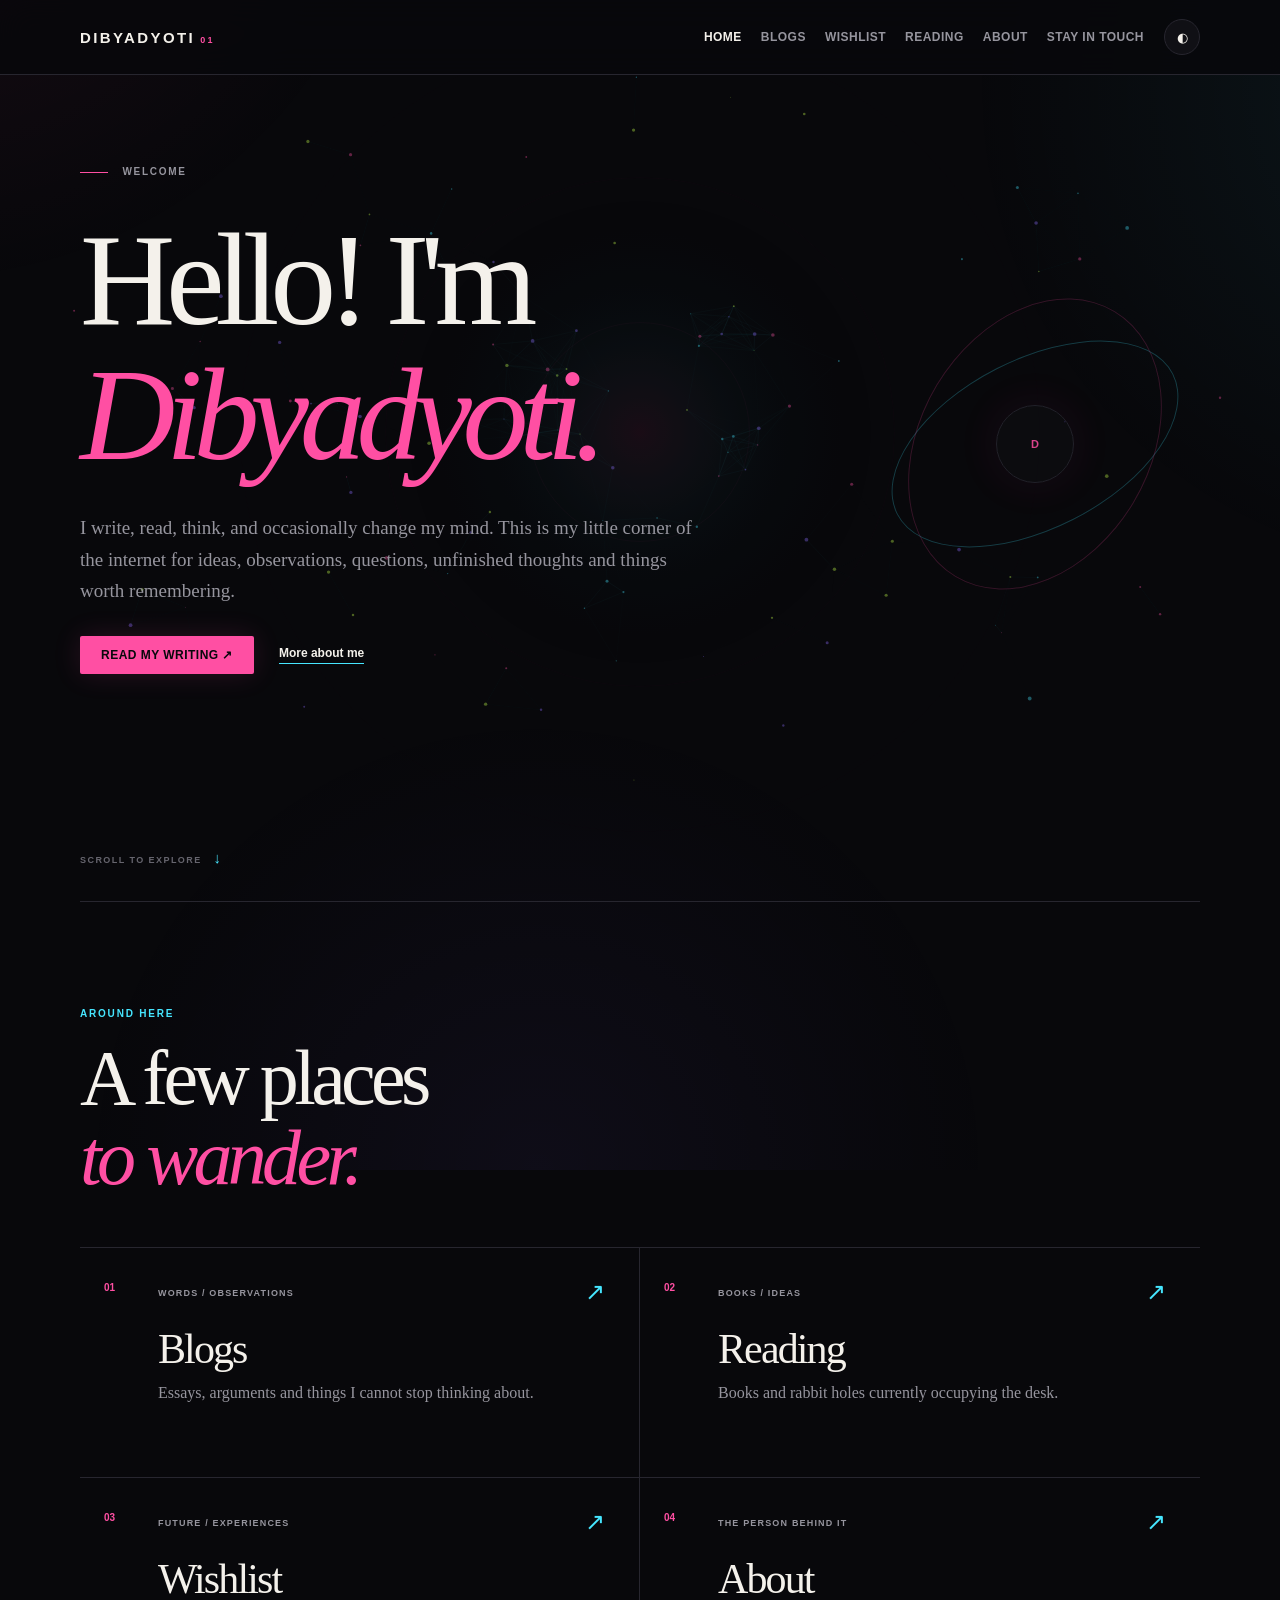
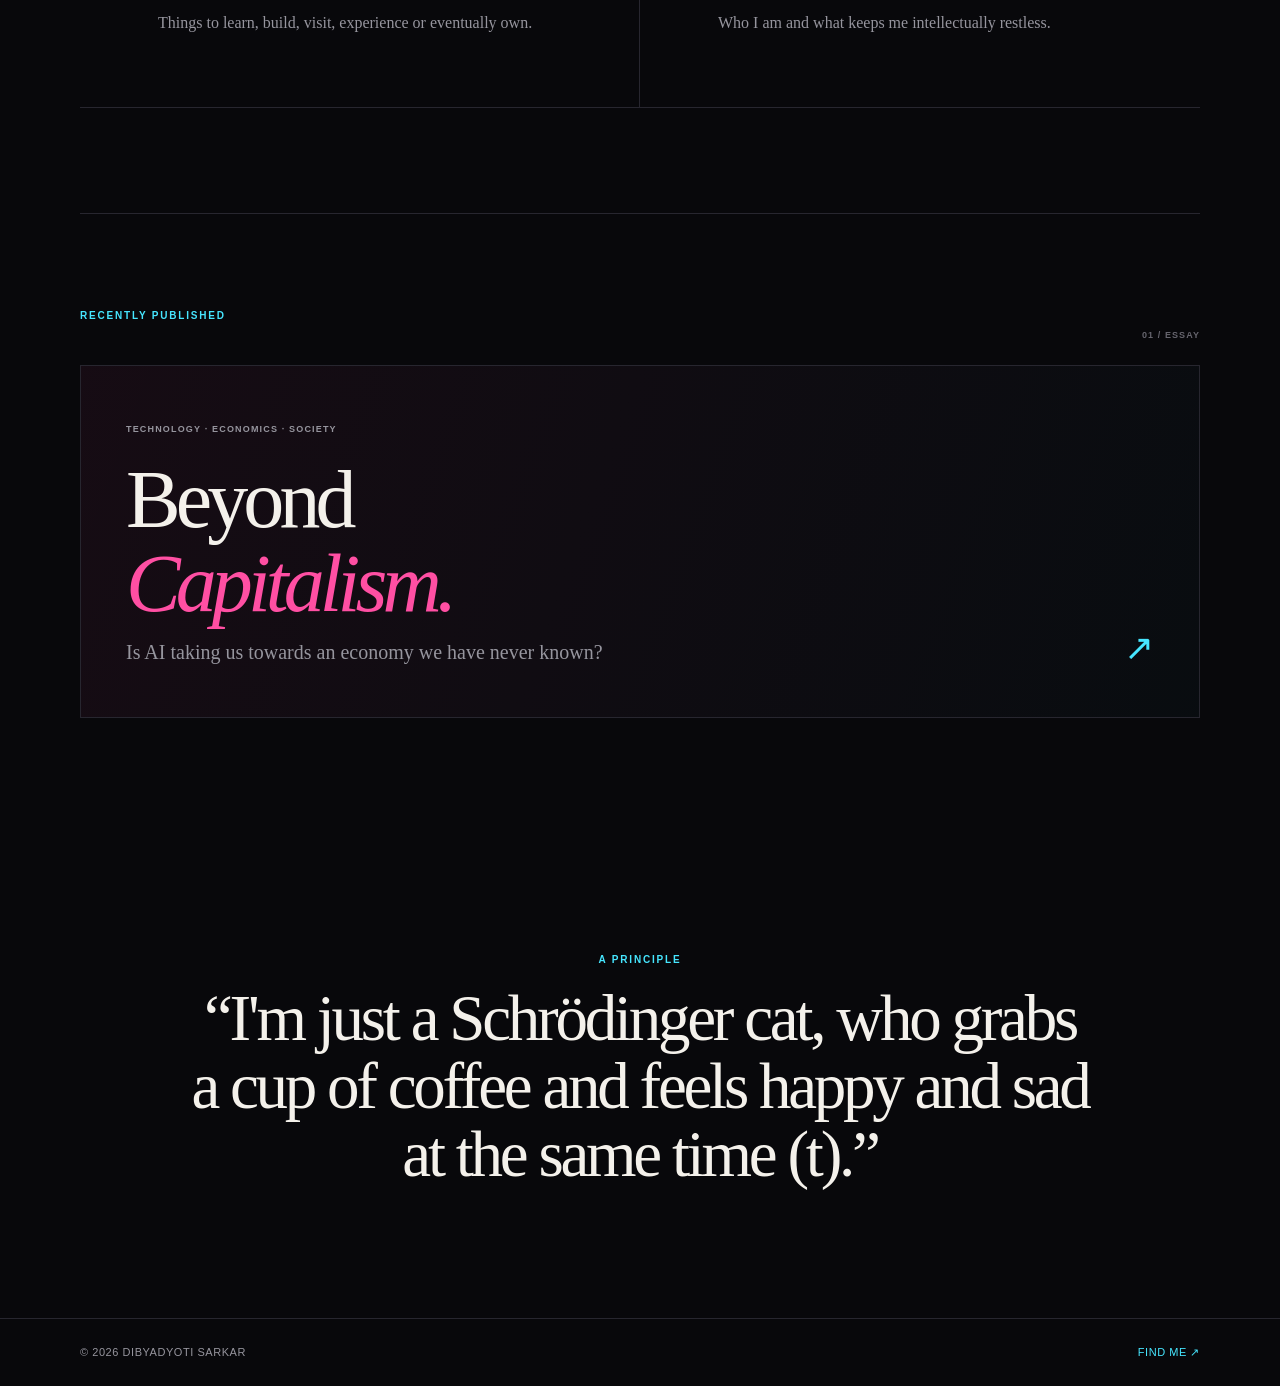
==== commit babf484f: "Feature latest essay on homepage" ====
--- a/index.html
+++ b/index.html
@@ -1 +1 @@
-<!doctype html><html lang="en"><head><meta charset="utf-8"><meta name="viewport" content="width=device-width,initial-scale=1"><meta name="description" content="Dibyadyoti Sarkar — writing, reading, ideas and unfinished thoughts."><title>Dibyadyoti — Hello, I'm Dibyadyoti</title><link rel="stylesheet" href="style.css"></head><body class="home-page"><canvas id="physics-field" aria-hidden="true"></canvas><header class="site-header"><div class="container nav-wrap"><a class="brand" href="index.html">DIBYADYOTI<span>01</span></a><nav aria-label="Primary"><a href="index.html" aria-current="page">Home</a><a href="writing.html">Blogs</a><a href="wishlist.html">Wishlist</a><a href="reading.html">Reading</a><a href="about.html">About</a><a href="contact.html">Stay in touch</a></nav><button class="theme-toggle" aria-label="Toggle theme">◐</button></div></header><main><section class="home-hero container"><div class="hero-kicker"><span></span> WELCOME</div><div class="hero-grid"><div><h1>Hello! I'm<br><em>Dibyadyoti.</em></h1><p class="hero-copy">I write, read, think, and occasionally change my mind. This is my little corner of the internet for ideas, observations, questions, unfinished thoughts and things worth remembering.</p><div class="hero-actions"><a class="button" href="writing.html">Read my writing ↗</a><a class="text-link" href="about.html">More about me</a></div></div><div class="hero-orbit" aria-hidden="true"><div class="orbit orbit-one"></div><div class="orbit orbit-two"></div><div class="orbit-core">D</div></div></div><div class="scroll-note">SCROLL TO EXPLORE <span>↓</span></div></section><section class="home-explore container"><div class="explore-intro"><p class="eyebrow">Around here</p><h2>A few places<br><em>to wander.</em></h2></div><div class="home-links"><a class="home-link home-link-wide" href="writing.html"><span class="link-number">01</span><div><small>WORDS / OBSERVATIONS</small><h3>Blogs</h3><p>Essays, arguments and things I cannot stop thinking about.</p></div><strong>↗</strong></a><a class="home-link" href="reading.html"><span class="link-number">02</span><div><small>BOOKS / IDEAS</small><h3>Reading</h3><p>Books and rabbit holes currently occupying the desk.</p></div><strong>↗</strong></a><a class="home-link" href="wishlist.html"><span class="link-number">03</span><div><small>FUTURE / EXPERIENCES</small><h3>Wishlist</h3><p>Things to learn, build, visit, experience or eventually own.</p></div><strong>↗</strong></a><a class="home-link" href="about.html"><span class="link-number">04</span><div><small>THE PERSON BEHIND IT</small><h3>About</h3><p>Who I am and what keeps me intellectually restless.</p></div><strong>↗</strong></a></div></section><section class="manifesto container"><p class="eyebrow">A principle</p><blockquote>“I'm just a Schrödinger cat, who grabs a cup of coffee and feels happy and sad at the same time (t).”</blockquote></section></main><footer class="site-footer"><div class="container footer-wrap"><span>© 2026 Dibyadyoti Sarkar</span><a href="contact.html">Find me ↗</a></div></footer><script src="script.js"></script></body></html>+<!doctype html><html lang="en"><head><meta charset="utf-8"><meta name="viewport" content="width=device-width,initial-scale=1"><meta name="description" content="Dibyadyoti Sarkar — writing, reading, ideas and unfinished thoughts."><title>Dibyadyoti — Hello, I'm Dibyadyoti</title><link rel="stylesheet" href="style.css"></head><body class="home-page"><canvas id="physics-field" aria-hidden="true"></canvas><header class="site-header"><div class="container nav-wrap"><a class="brand" href="index.html">DIBYADYOTI<span>01</span></a><nav aria-label="Primary"><a href="index.html" aria-current="page">Home</a><a href="writing.html">Blogs</a><a href="wishlist.html">Wishlist</a><a href="reading.html">Reading</a><a href="about.html">About</a><a href="contact.html">Stay in touch</a></nav><button class="theme-toggle" aria-label="Toggle theme">◐</button></div></header><main><section class="home-hero container"><div class="hero-kicker"><span></span> WELCOME</div><div class="hero-grid"><div><h1>Hello! I'm<br><em>Dibyadyoti.</em></h1><p class="hero-copy">I write, read, think, and occasionally change my mind. This is my little corner of the internet for ideas, observations, questions, unfinished thoughts and things worth remembering.</p><div class="hero-actions"><a class="button" href="writing.html">Read my writing ↗</a><a class="text-link" href="about.html">More about me</a></div></div><div class="hero-orbit" aria-hidden="true"><div class="orbit orbit-one"></div><div class="orbit orbit-two"></div><div class="orbit-core">D</div></div></div><div class="scroll-note">SCROLL TO EXPLORE <span>↓</span></div></section><section class="home-explore container"><div class="explore-intro"><p class="eyebrow">Around here</p><h2>A few places<br><em>to wander.</em></h2></div><div class="home-links"><a class="home-link home-link-wide" href="writing.html"><span class="link-number">01</span><div><small>WORDS / OBSERVATIONS</small><h3>Blogs</h3><p>Essays, arguments and things I cannot stop thinking about.</p></div><strong>↗</strong></a><a class="home-link" href="reading.html"><span class="link-number">02</span><div><small>BOOKS / IDEAS</small><h3>Reading</h3><p>Books and rabbit holes currently occupying the desk.</p></div><strong>↗</strong></a><a class="home-link" href="wishlist.html"><span class="link-number">03</span><div><small>FUTURE / EXPERIENCES</small><h3>Wishlist</h3><p>Things to learn, build, visit, experience or eventually own.</p></div><strong>↗</strong></a><a class="home-link" href="about.html"><span class="link-number">04</span><div><small>THE PERSON BEHIND IT</small><h3>About</h3><p>Who I am and what keeps me intellectually restless.</p></div><strong>↗</strong></a></div></section><section class="home-feature container"><div class="feature-label"><p class="eyebrow">Recently published</p><span>01 / ESSAY</span></div><a class="featured-post" href="beyond-capitalism.html"><div><small>TECHNOLOGY · ECONOMICS · SOCIETY</small><h2>Beyond<br><em>Capitalism.</em></h2><p>Is AI taking us towards an economy we have never known?</p></div><span class="featured-arrow">↗</span></a></section><section class="manifesto container"><p class="eyebrow">A principle</p><blockquote>“I'm just a Schrödinger cat, who grabs a cup of coffee and feels happy and sad at the same time (t).”</blockquote></section></main><footer class="site-footer"><div class="container footer-wrap"><span>© 2026 Dibyadyoti Sarkar</span><a href="contact.html">Find me ↗</a></div></footer><script src="script.js"></script></body></html>
